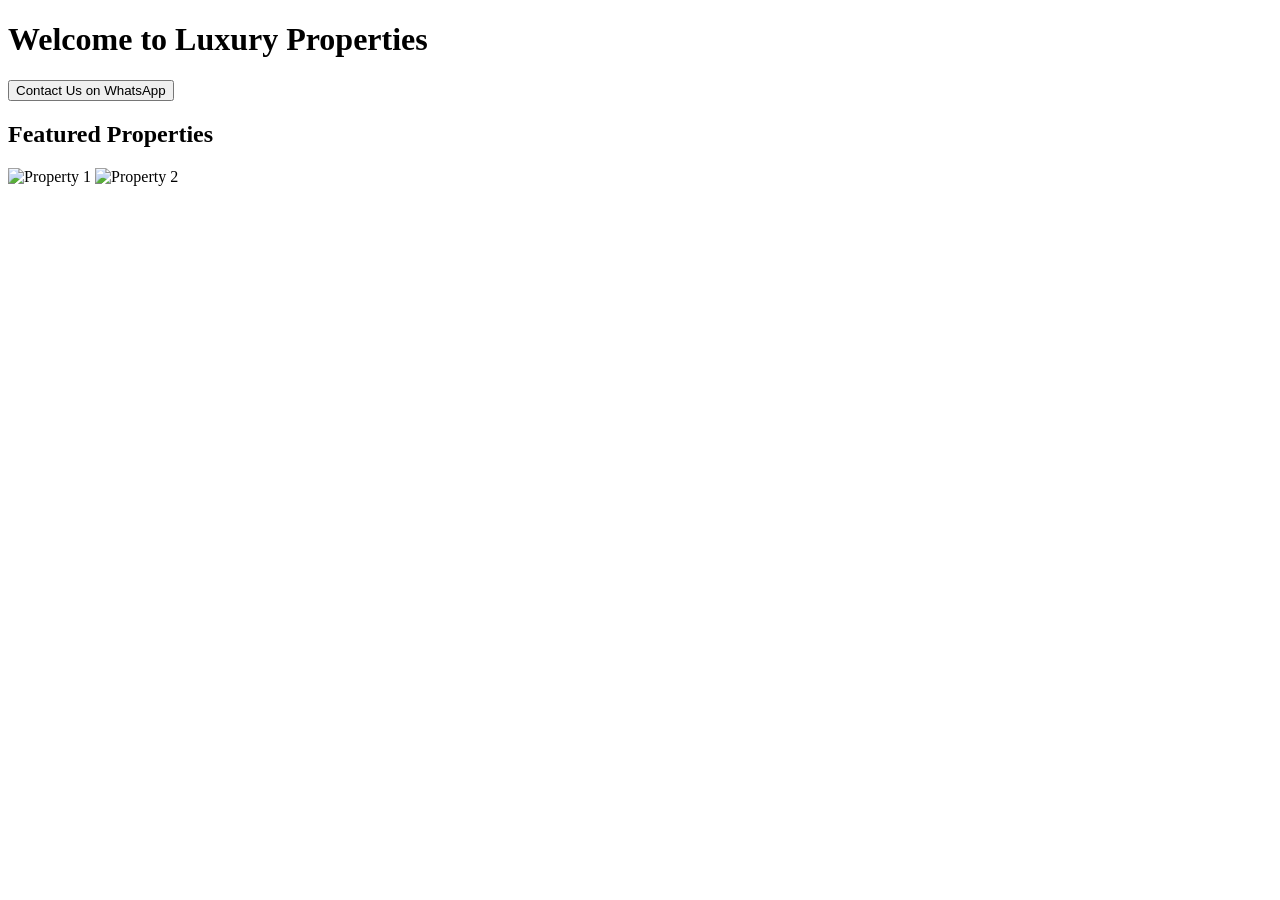
==== index.html @ 81a02a1e "Create or update index.html for luxury property website" ====
<!DOCTYPE html>
<html lang="en">
<head>
    <meta charset="UTF-8">
    <meta name="viewport" content="width=device-width, initial-scale=1.0">
    <title>Luxury Property Website</title>
    <link rel="stylesheet" href="styles.css">
</head>
<body>
    <header>
        <h1>Welcome to Luxury Properties</h1>
        <button id="whatsapp-button">Contact Us on WhatsApp</button>
    </header>
    <main>
        <section class="property-listing">
            <h2>Featured Properties</h2>
            <img src="IMAGE_URL_1" alt="Property 1">
            <img src="IMAGE_URL_2" alt="Property 2">
        </section>
    </main>
    <script src="app.js"></script>
</body>
</html>
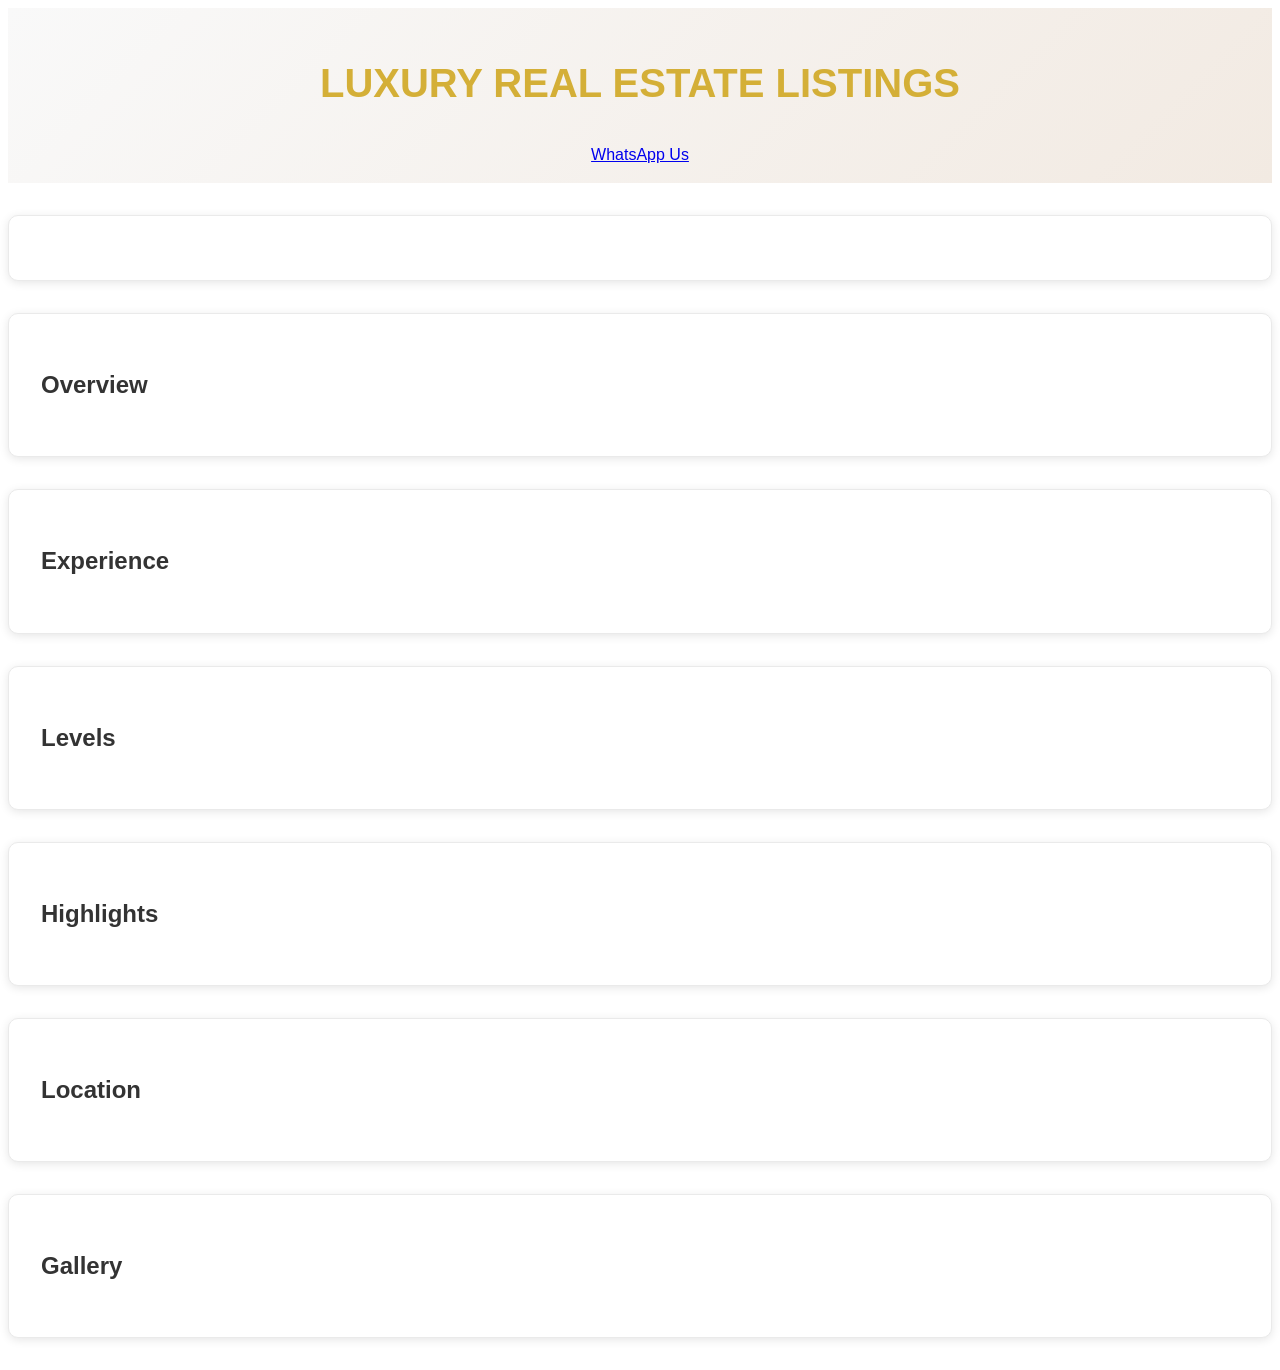
==== commit cd7e5f81: "Luxury listing site: animated champagne theme + WhatsApp + gallery" ====
--- a/index.html
+++ b/index.html
@@ -3,21 +3,43 @@
 <head>
     <meta charset="UTF-8">
     <meta name="viewport" content="width=device-width, initial-scale=1.0">
-    <title>Luxury Property Website</title>
+    <title>Luxury Listing</title>
     <link rel="stylesheet" href="styles.css">
 </head>
 <body>
     <header>
-        <h1>Welcome to Luxury Properties</h1>
-        <button id="whatsapp-button">Contact Us on WhatsApp</button>
+        <h1>Luxury Real Estate Listings</h1>
+        <a href="https://api.whatsapp.com/send?phone=6583999686&text=Hello! I am interested in your luxury property!" target="_blank">WhatsApp Us</a>
     </header>
-    <main>
-        <section class="property-listing">
-            <h2>Featured Properties</h2>
-            <img src="IMAGE_URL_1" alt="Property 1">
-            <img src="IMAGE_URL_2" alt="Property 2">
-        </section>
-    </main>
+    <section id="hero">
+        <div class="slideshow-container">
+            <!-- Slideshow content goes here -->
+        </div>
+    </section>
+    <section id="overview">
+        <h2>Overview</h2>
+        <!-- Overview content -->
+    </section>
+    <section id="experience">
+        <h2>Experience</h2>
+        <!-- Experience content -->
+    </section>
+    <section id="levels">
+        <h2>Levels</h2>
+        <!-- Levels content -->
+    </section>
+    <section id="highlights">
+        <h2>Highlights</h2>
+        <!-- Highlights content -->
+    </section>
+    <section id="location">
+        <h2>Location</h2>
+        <!-- Location content -->
+    </section>
+    <section id="gallery">
+        <h2>Gallery</h2>
+        <!-- Gallery content -->
+    </section>
     <script src="app.js"></script>
 </body>
 </html>
--- a/styles.css
+++ b/styles.css
@@ -0,0 +1,56 @@
+.container {
+    max-width: 1200px;
+    margin: 0 auto;
+    padding: 0 20px;
+}
+
+body {
+    font-family: 'Roboto', sans-serif;
+    background-color: #ffffff;
+    color: #333;
+    line-height: 1.6;
+}
+
+header {
+    background: linear-gradient(135deg, #f9f9f9, #f2eae2);
+    padding: 1rem;
+    text-align: center;
+}
+
+h1 {
+    color: #d4af37; /* champagne gold */
+    font-size: 2.5rem;
+    text-transform: uppercase;
+}
+
+section {
+    margin: 2rem 0;
+    padding: 2rem;
+    border: 1px solid #eaeaea;
+    border-radius: 10px;
+    background: #fff;
+    box-shadow: 0 2px 10px rgba(0, 0, 0, 0.1);
+    animation: fadeIn 1s ease;
+}
+
+@keyframes fadeIn {
+    from { opacity: 0; }
+    to { opacity: 1; }
+}
+
+footer {
+    text-align: center;
+    padding: 1rem;
+    background: #f9f9f9;
+}
+
+/* Responsive Layout */
+@media (max-width: 768px) {
+    h1 {
+        font-size: 2rem;
+    }
+    section {
+        margin: 1rem 0;
+        padding: 1rem;
+    }
+}
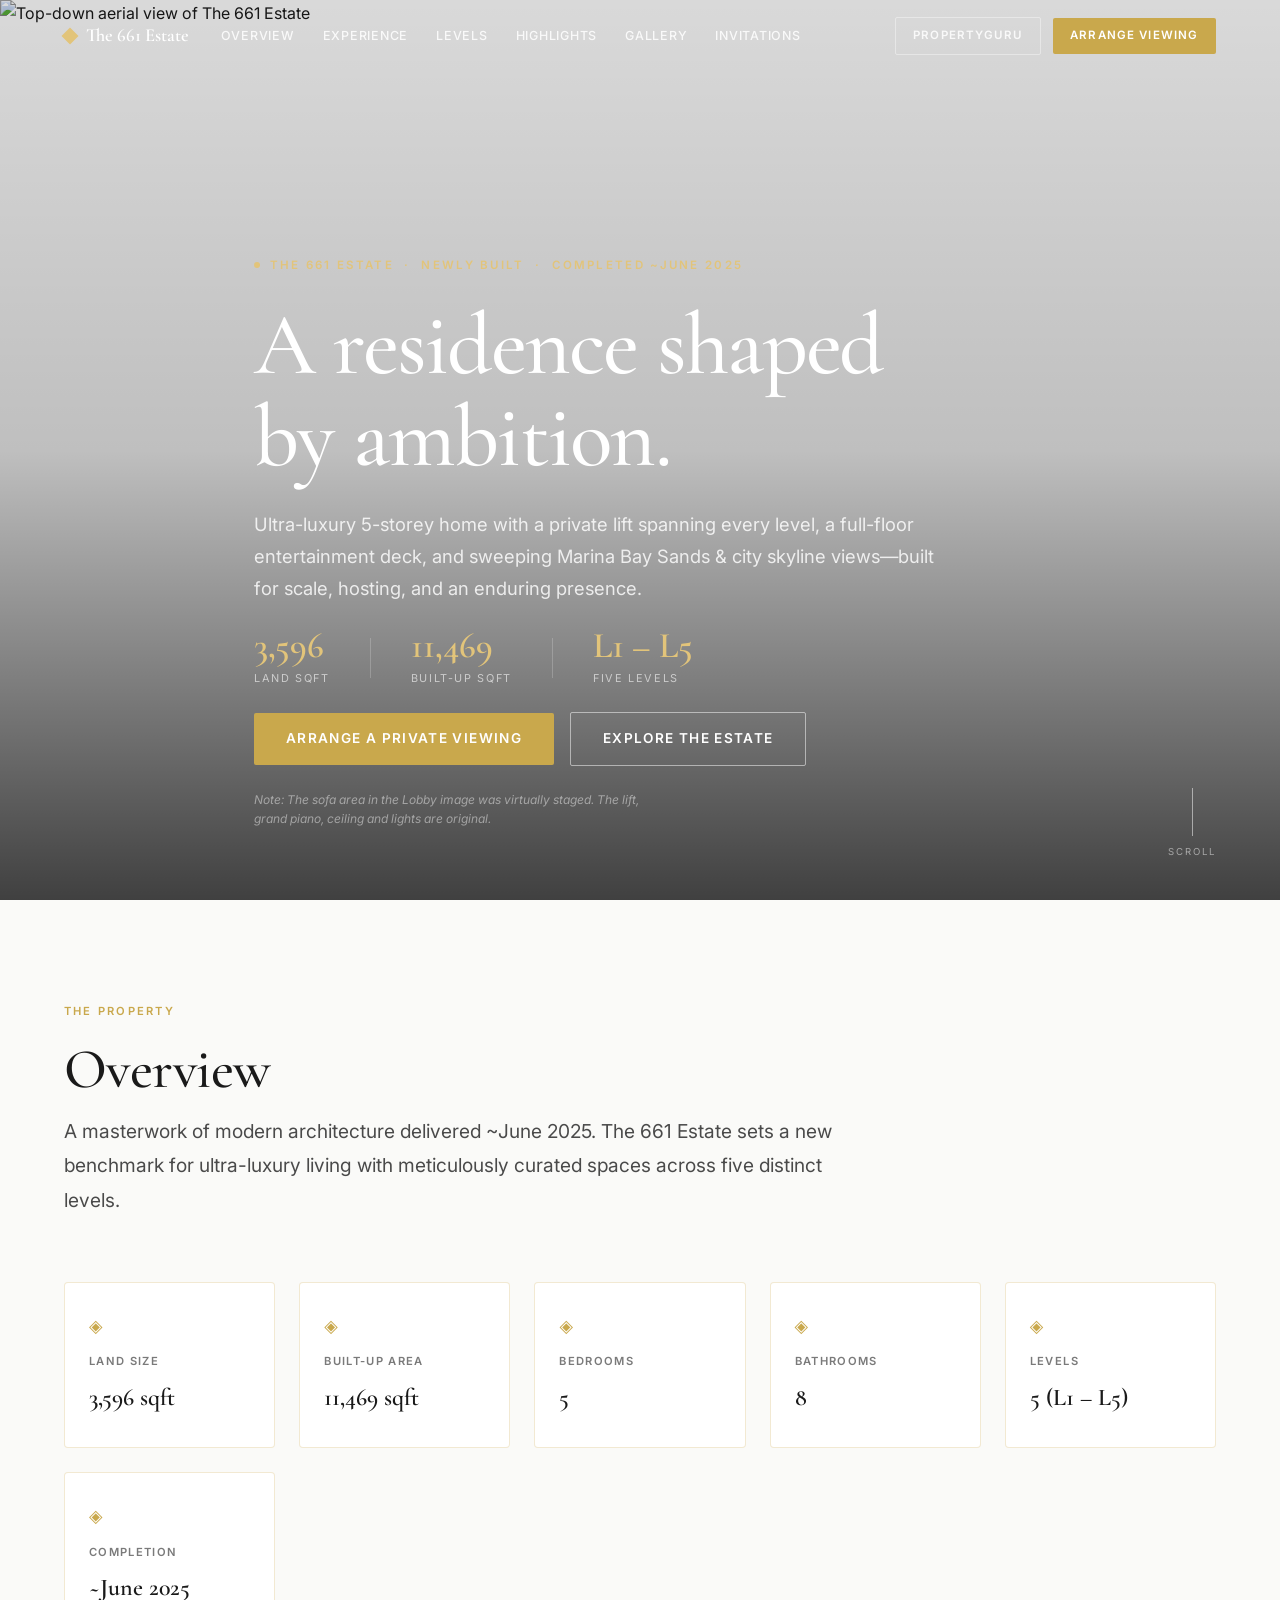
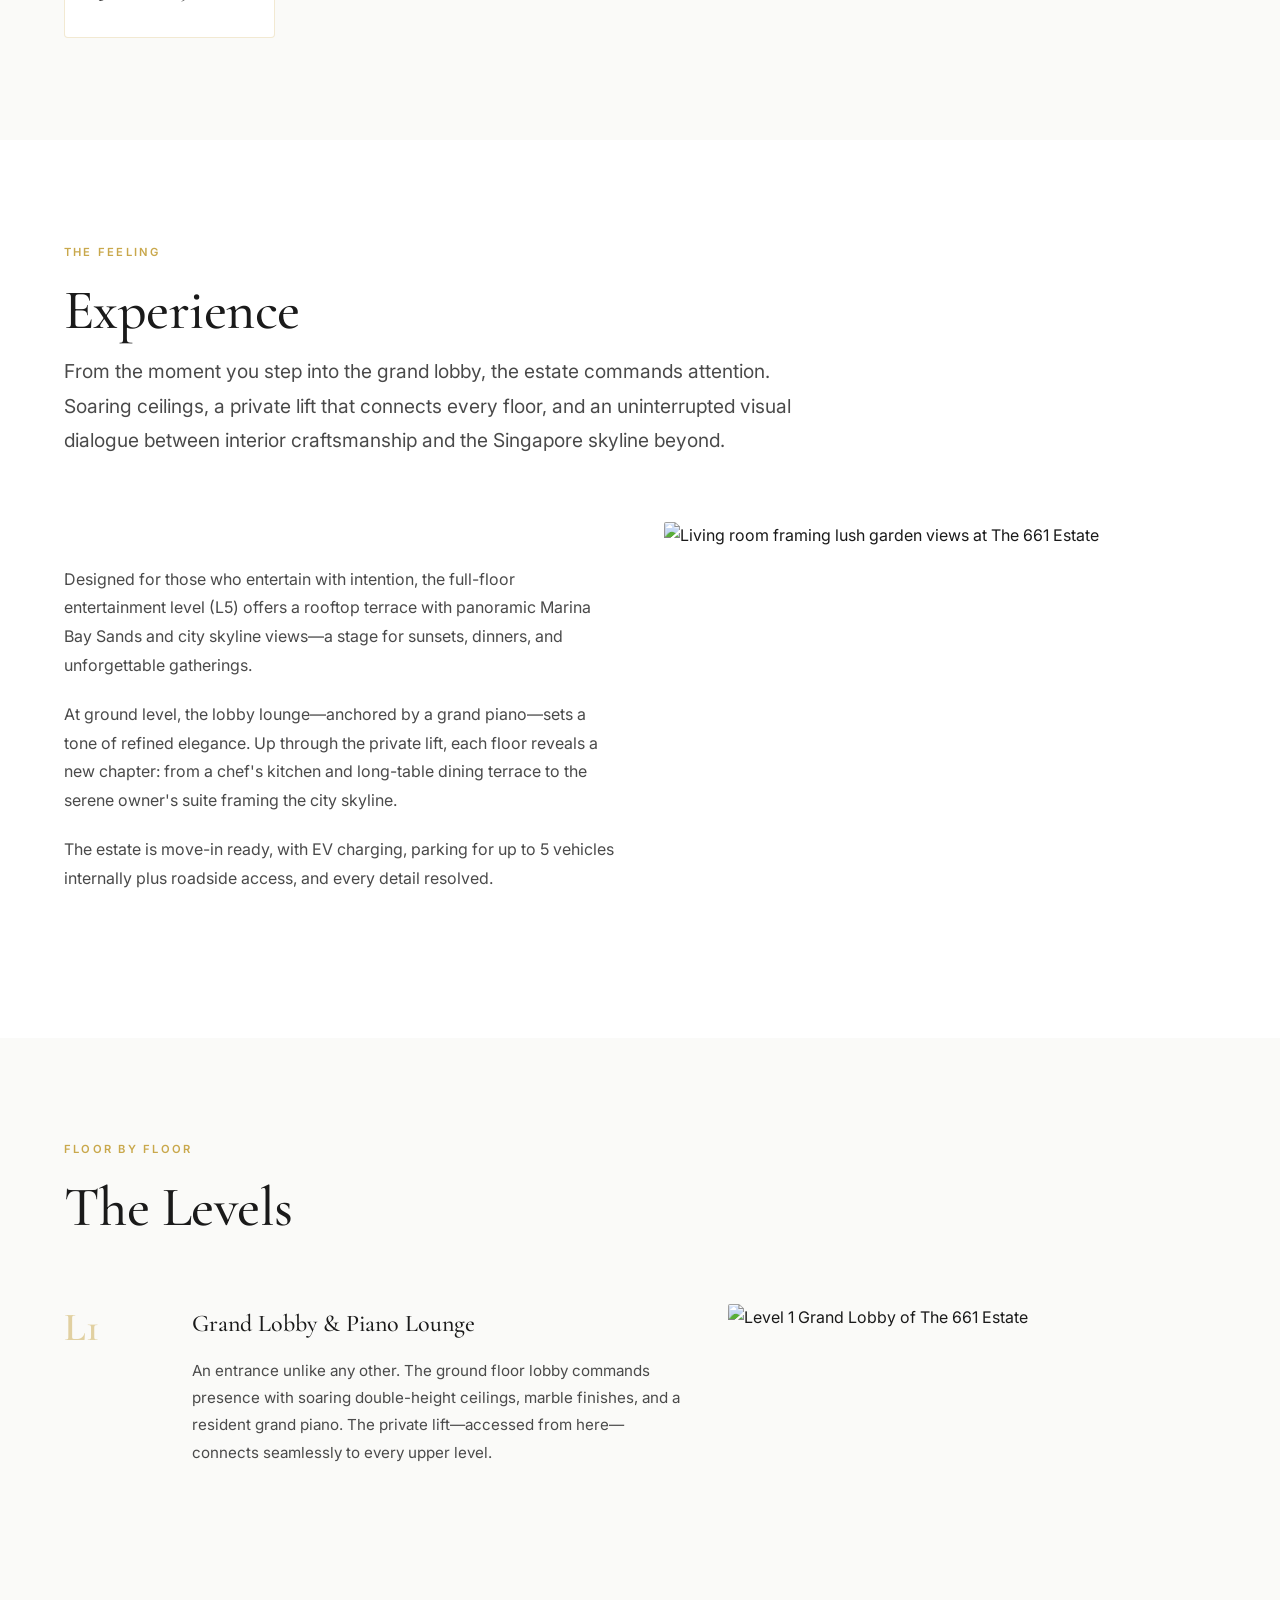
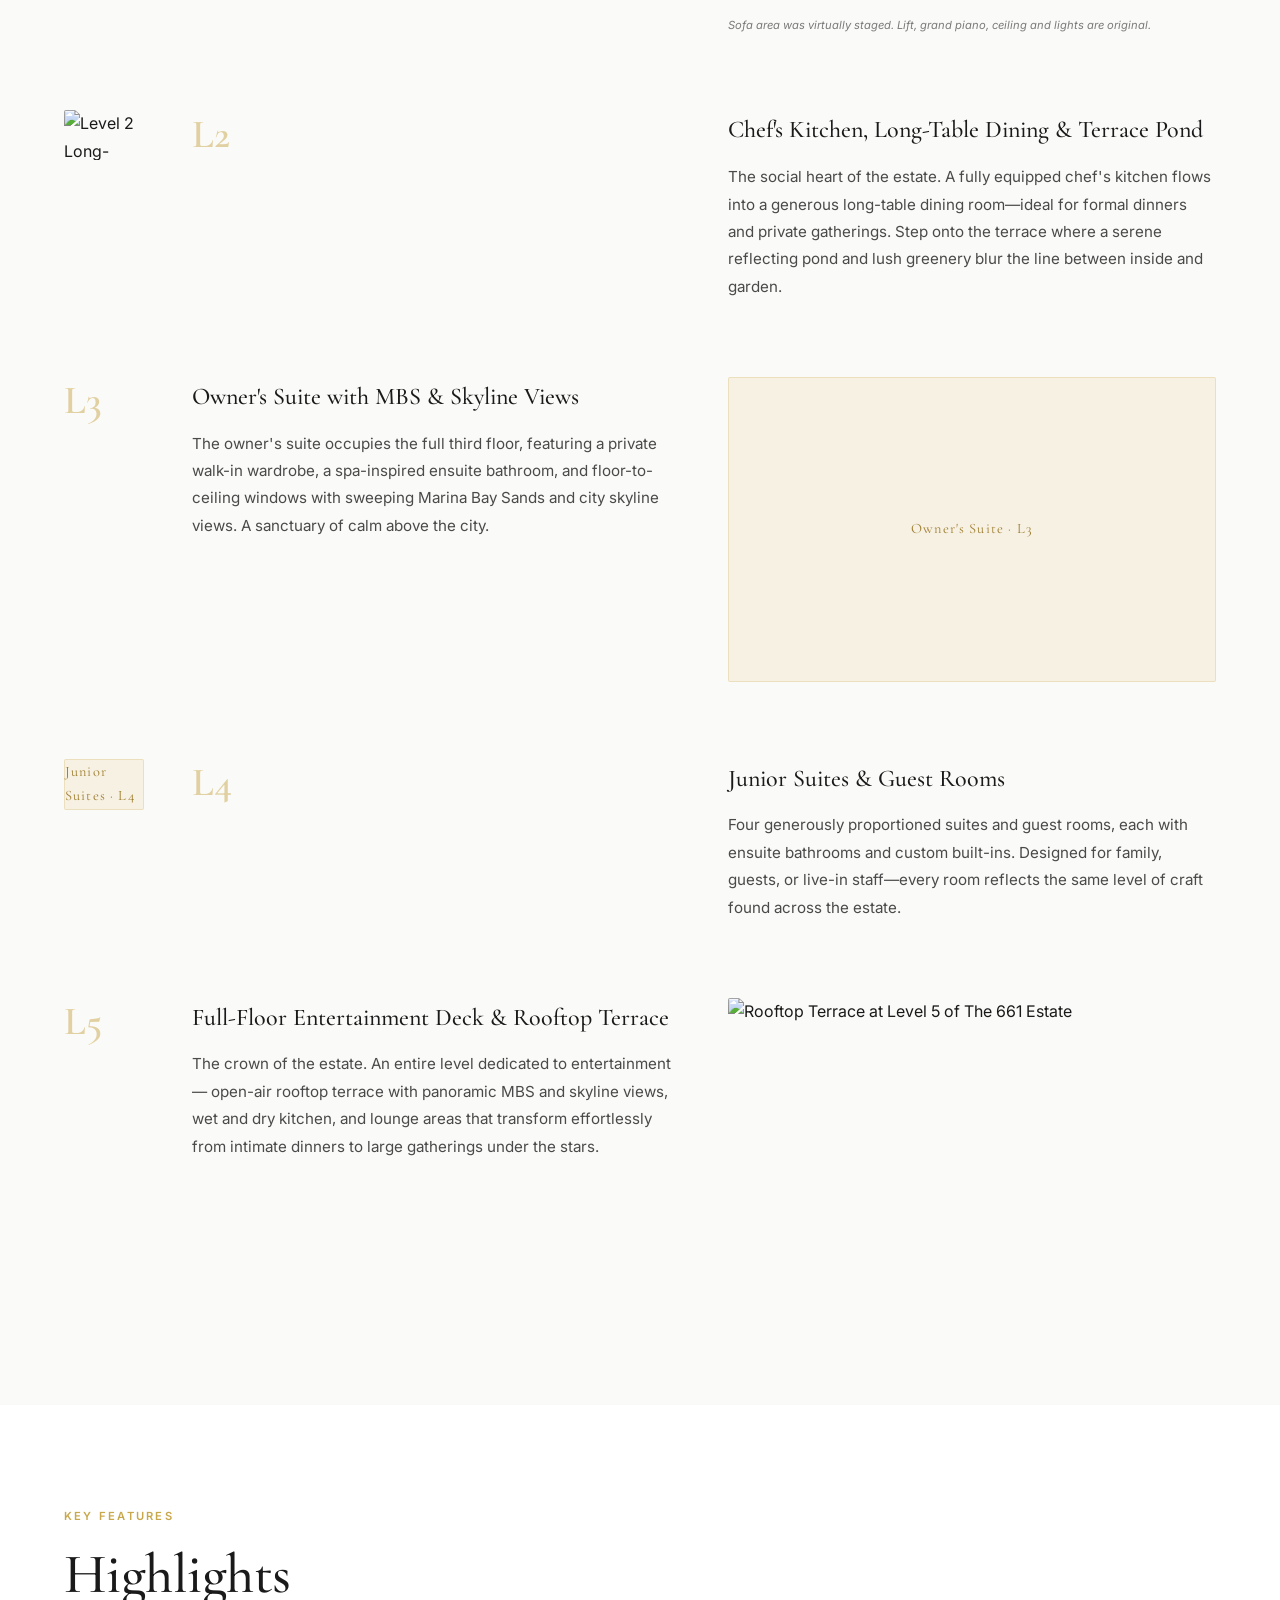
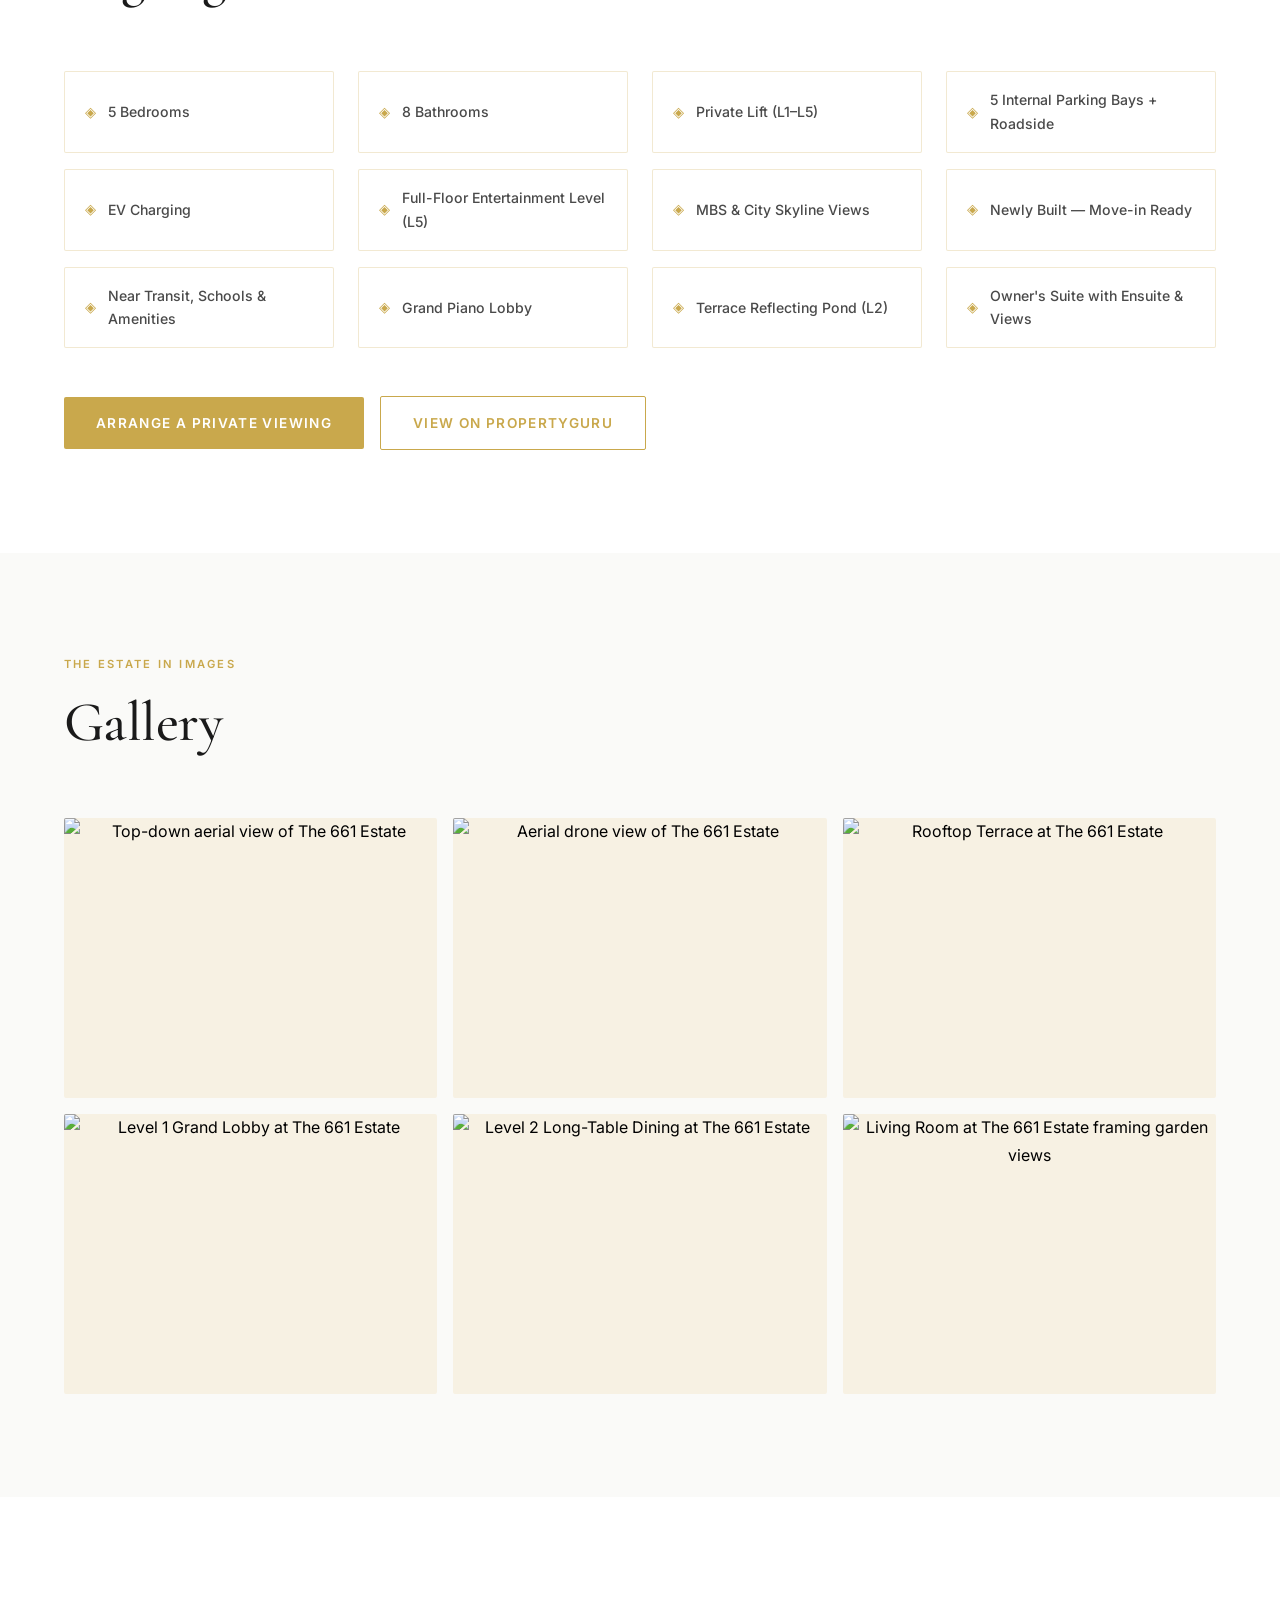
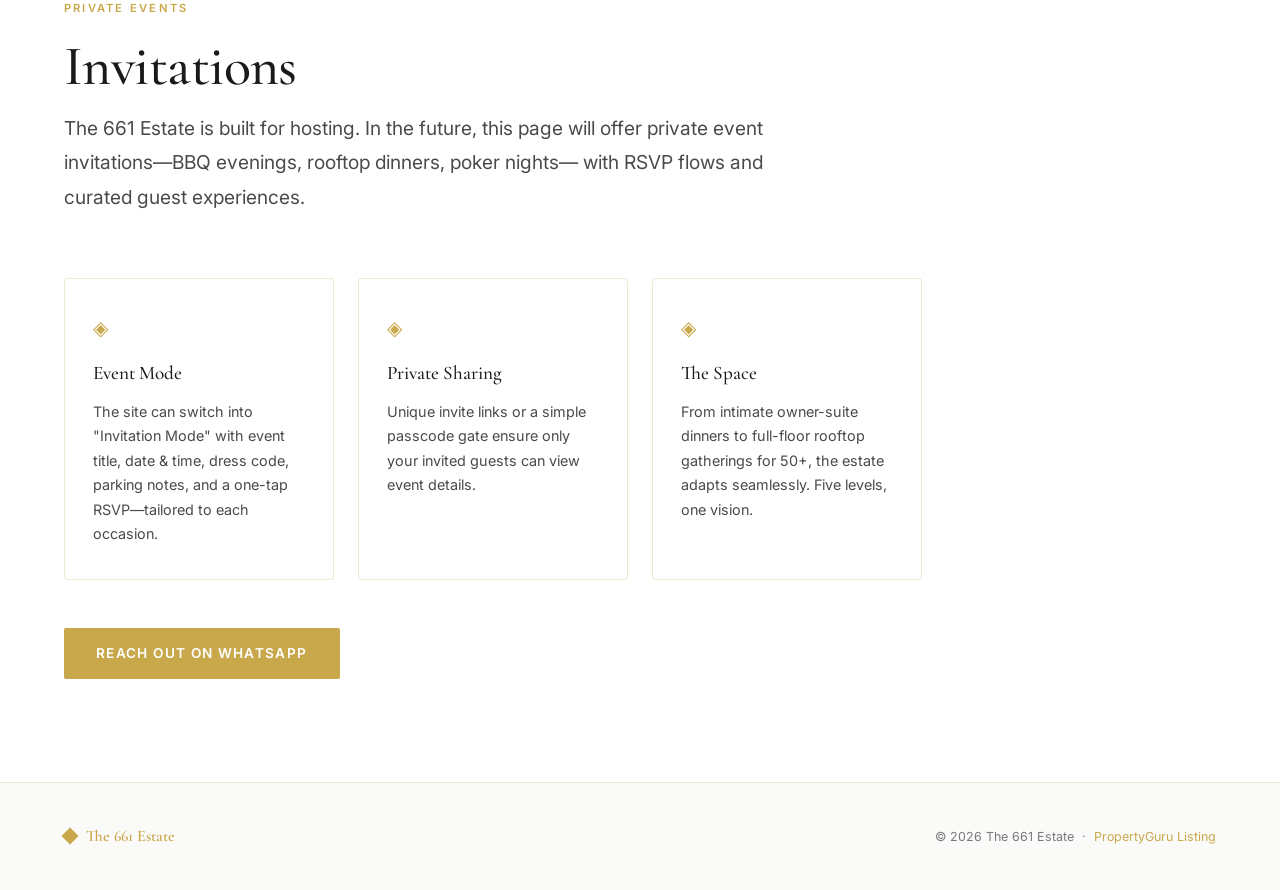
==== commit 9bb2cd09: "The 661 Estate: luxury single-property landing page with animations, gallery, WhatsApp CTA Agent-Log" ====
--- a/index.html
+++ b/index.html
@@ -1,45 +1,562 @@
-<!DOCTYPE html>
+<!doctype html>
 <html lang="en">
 <head>
-    <meta charset="UTF-8">
-    <meta name="viewport" content="width=device-width, initial-scale=1.0">
-    <title>Luxury Listing</title>
-    <link rel="stylesheet" href="styles.css">
+  <meta charset="utf-8" />
+  <meta name="viewport" content="width=device-width, initial-scale=1" />
+  <meta name="description" content="The 661 Estate — ultra-luxury newly built 5-storey home with private lift, skyline and Marina Bay Sands views, and full-floor entertainment deck. Arrange a private viewing." />
+  <title>The 661 Estate</title>
+
+  <link rel="preconnect" href="https://fonts.googleapis.com" />
+  <link rel="preconnect" href="https://fonts.gstatic.com" crossorigin />
+  <link href="https://fonts.googleapis.com/css2?family=Cormorant+Garamond:ital,wght@0,400;0,500;0,600;1,400&family=Inter:wght@300;400;500;600&display=swap" rel="stylesheet" />
+
+  <link rel="stylesheet" href="styles.css" />
 </head>
 <body>
-    <header>
-        <h1>Luxury Real Estate Listings</h1>
-        <a href="https://api.whatsapp.com/send?phone=6583999686&text=Hello! I am interested in your luxury property!" target="_blank">WhatsApp Us</a>
-    </header>
-    <section id="hero">
-        <div class="slideshow-container">
-            <!-- Slideshow content goes here -->
-        </div>
-    </section>
-    <section id="overview">
-        <h2>Overview</h2>
-        <!-- Overview content -->
-    </section>
-    <section id="experience">
-        <h2>Experience</h2>
-        <!-- Experience content -->
-    </section>
-    <section id="levels">
-        <h2>Levels</h2>
-        <!-- Levels content -->
-    </section>
-    <section id="highlights">
-        <h2>Highlights</h2>
-        <!-- Highlights content -->
-    </section>
-    <section id="location">
-        <h2>Location</h2>
-        <!-- Location content -->
-    </section>
-    <section id="gallery">
-        <h2>Gallery</h2>
-        <!-- Gallery content -->
-    </section>
-    <script src="app.js"></script>
+
+  <!-- ── NAV ── -->
+  <header class="nav" id="nav">
+    <div class="nav__inner container">
+      <a class="brand" href="#top" aria-label="The 661 Estate — go to top">
+        <span class="brand__diamond" aria-hidden="true"></span>
+        <span class="brand__text">The 661 Estate</span>
+      </a>
+
+      <nav class="nav__links" aria-label="Primary navigation">
+        <a href="#overview">Overview</a>
+        <a href="#experience">Experience</a>
+        <a href="#levels">Levels</a>
+        <a href="#highlights">Highlights</a>
+        <a href="#gallery">Gallery</a>
+        <a href="#invitations">Invitations</a>
+      </nav>
+
+      <div class="nav__actions">
+        <a class="btn btn--ghost btn--sm"
+           href="https://www.propertyguru.com.sg/listing/for-sale-ultra-luxury-5-storey-home-lift-mbs-views-entertainment-5-parking-500082466"
+           target="_blank" rel="noopener noreferrer">
+          PropertyGuru
+        </a>
+        <a class="btn btn--gold btn--sm wa-btn" href="#" target="_blank" rel="noopener noreferrer" id="waNav">
+          Arrange Viewing
+        </a>
+      </div>
+
+      <button class="nav__burger" id="navBurger" aria-label="Open menu" aria-expanded="false">
+        <span></span><span></span><span></span>
+      </button>
+    </div>
+
+    <!-- Mobile drawer -->
+    <div class="nav__drawer" id="navDrawer" aria-hidden="true">
+      <nav aria-label="Mobile navigation">
+        <a href="#overview">Overview</a>
+        <a href="#experience">Experience</a>
+        <a href="#levels">Levels</a>
+        <a href="#highlights">Highlights</a>
+        <a href="#gallery">Gallery</a>
+        <a href="#invitations">Invitations</a>
+      </nav>
+      <div class="nav__drawer-ctas">
+        <a class="btn btn--ghost"
+           href="https://www.propertyguru.com.sg/listing/for-sale-ultra-luxury-5-storey-home-lift-mbs-views-entertainment-5-parking-500082466"
+           target="_blank" rel="noopener noreferrer">
+          PropertyGuru Listing
+        </a>
+        <a class="btn btn--gold wa-btn" href="#" target="_blank" rel="noopener noreferrer" id="waDrawer">
+          Arrange a Private Viewing
+        </a>
+      </div>
+    </div>
+  </header>
+
+  <main id="top">
+
+    <!-- ── HERO ── -->
+    <section class="hero" aria-label="Hero — The 661 Estate">
+      <div class="hero__slides" id="heroSlides" aria-hidden="true">
+        <figure class="hero__slide is-active">
+          <img src="https://sg1-cdn.pgimgs.com/listing/500082466/UPHO.159005228.V800/Ultra-Luxury-5-Storey-Home-lift-Mbs-Views-Entertainment-5-Parking-Eunos-Geylang-Paya-Lebar-Singapore.jpg"
+               alt="Top-down aerial view of The 661 Estate" loading="eager" decoding="async" />
+        </figure>
+        <figure class="hero__slide">
+          <img src="https://sg1-cdn.pgimgs.com/listing/500082466/UPHO.159156721.V800/Ultra-Luxury-5-Storey-Home-lift-Mbs-Views-Entertainment-5-Parking-Eunos-Geylang-Paya-Lebar-Singapore.jpg"
+               alt="Aerial drone view of The 661 Estate" loading="eager" decoding="async" />
+        </figure>
+        <figure class="hero__slide">
+          <img src="https://sg1-cdn.pgimgs.com/listing/500082466/UPHO.159005248.V800/Ultra-Luxury-5-Storey-Home-lift-Mbs-Views-Entertainment-5-Parking-Eunos-Geylang-Paya-Lebar-Singapore.jpg"
+               alt="Rooftop terrace balcony at The 661 Estate" loading="eager" decoding="async" />
+        </figure>
+      </div>
+      <div class="hero__scrim" aria-hidden="true"></div>
+
+      <div class="hero__content container">
+        <p class="kicker reveal" data-reveal>
+          <span class="kicker__dot" aria-hidden="true"></span>
+          The 661 Estate &nbsp;·&nbsp; Newly Built &nbsp;·&nbsp; Completed ~June 2025
+        </p>
+
+        <h1 class="hero__title reveal" data-reveal>
+          A residence shaped<br>by ambition.
+        </h1>
+
+        <p class="hero__sub reveal" data-reveal>
+          Ultra-luxury 5-storey home with a private lift spanning every level,
+          a full-floor entertainment deck, and sweeping Marina Bay Sands &amp;
+          city skyline views—built for scale, hosting, and an enduring presence.
+        </p>
+
+        <div class="hero__stats reveal" data-reveal>
+          <div class="stat">
+            <div class="stat__value">3,596</div>
+            <div class="stat__label">Land sqft</div>
+          </div>
+          <div class="stat__divider" aria-hidden="true"></div>
+          <div class="stat">
+            <div class="stat__value">11,469</div>
+            <div class="stat__label">Built-up sqft</div>
+          </div>
+          <div class="stat__divider" aria-hidden="true"></div>
+          <div class="stat">
+            <div class="stat__value">L1 – L5</div>
+            <div class="stat__label">Five levels</div>
+          </div>
+        </div>
+
+        <div class="hero__actions reveal" data-reveal>
+          <a class="btn btn--gold btn--lg wa-btn" href="#" target="_blank" rel="noopener noreferrer" id="waHero">
+            Arrange a Private Viewing
+          </a>
+          <a class="btn btn--outline btn--lg" href="#overview">
+            Explore the Estate
+          </a>
+        </div>
+
+        <p class="hero__note reveal" data-reveal>
+          <em>Note: The sofa area in the Lobby image was virtually staged. The lift, grand piano, ceiling and lights are original.</em>
+        </p>
+      </div>
+
+      <button class="scroll-hint" type="button" data-scroll-to="#overview" aria-label="Scroll to overview">
+        <span class="scroll-hint__bar" aria-hidden="true"></span>
+        <span class="scroll-hint__label">Scroll</span>
+      </button>
+    </section>
+
+    <!-- ── OVERVIEW ── -->
+    <section id="overview" class="section section--light">
+      <div class="container">
+        <div class="section__head">
+          <p class="eyebrow reveal" data-reveal>The Property</p>
+          <h2 class="h2 reveal" data-reveal>Overview</h2>
+          <p class="lead reveal" data-reveal>
+            A masterwork of modern architecture delivered ~June 2025.
+            The 661 Estate sets a new benchmark for ultra-luxury living
+            with meticulously curated spaces across five distinct levels.
+          </p>
+        </div>
+
+        <div class="overview__grid">
+          <article class="overview__card reveal" data-reveal>
+            <div class="overview__icon" aria-hidden="true">◈</div>
+            <h3>Land Size</h3>
+            <p class="overview__value">3,596 sqft</p>
+          </article>
+          <article class="overview__card reveal" data-reveal>
+            <div class="overview__icon" aria-hidden="true">◈</div>
+            <h3>Built-up Area</h3>
+            <p class="overview__value">11,469 sqft</p>
+          </article>
+          <article class="overview__card reveal" data-reveal>
+            <div class="overview__icon" aria-hidden="true">◈</div>
+            <h3>Bedrooms</h3>
+            <p class="overview__value">5</p>
+          </article>
+          <article class="overview__card reveal" data-reveal>
+            <div class="overview__icon" aria-hidden="true">◈</div>
+            <h3>Bathrooms</h3>
+            <p class="overview__value">8</p>
+          </article>
+          <article class="overview__card reveal" data-reveal>
+            <div class="overview__icon" aria-hidden="true">◈</div>
+            <h3>Levels</h3>
+            <p class="overview__value">5 (L1 – L5)</p>
+          </article>
+          <article class="overview__card reveal" data-reveal>
+            <div class="overview__icon" aria-hidden="true">◈</div>
+            <h3>Completion</h3>
+            <p class="overview__value">~June 2025</p>
+          </article>
+        </div>
+      </div>
+    </section>
+
+    <!-- ── EXPERIENCE ── -->
+    <section id="experience" class="section">
+      <div class="container">
+        <div class="section__head">
+          <p class="eyebrow reveal" data-reveal>The Feeling</p>
+          <h2 class="h2 reveal" data-reveal>Experience</h2>
+          <p class="lead reveal" data-reveal>
+            From the moment you step into the grand lobby, the estate commands attention.
+            Soaring ceilings, a private lift that connects every floor,
+            and an uninterrupted visual dialogue between interior craftsmanship
+            and the Singapore skyline beyond.
+          </p>
+        </div>
+
+        <div class="experience__grid">
+          <div class="experience__copy reveal" data-reveal>
+            <p>
+              Designed for those who entertain with intention, the full-floor
+              entertainment level (L5) offers a rooftop terrace with panoramic
+              Marina Bay Sands and city skyline views—a stage for sunsets, dinners,
+              and unforgettable gatherings.
+            </p>
+            <p>
+              At ground level, the lobby lounge—anchored by a grand piano—sets a tone
+              of refined elegance. Up through the private lift, each floor reveals
+              a new chapter: from a chef's kitchen and long-table dining terrace
+              to the serene owner's suite framing the city skyline.
+            </p>
+            <p>
+              The estate is move-in ready, with EV charging, parking for up to
+              5 vehicles internally plus roadside access, and every detail resolved.
+            </p>
+          </div>
+          <div class="experience__image reveal" data-reveal>
+            <img src="https://sg1-cdn.pgimgs.com/listing/500082466/UPHO.159005229.V800/Ultra-Luxury-5-Storey-Home-lift-Mbs-Views-Entertainment-5-Parking-Eunos-Geylang-Paya-Lebar-Singapore.jpg"
+                 alt="Living room framing lush garden views at The 661 Estate"
+                 loading="lazy" decoding="async" />
+          </div>
+        </div>
+      </div>
+    </section>
+
+    <!-- ── LEVELS ── -->
+    <section id="levels" class="section section--light">
+      <div class="container">
+        <div class="section__head">
+          <p class="eyebrow reveal" data-reveal>Floor by Floor</p>
+          <h2 class="h2 reveal" data-reveal>The Levels</h2>
+        </div>
+
+        <div class="levels__list">
+
+          <div class="level reveal" data-reveal>
+            <div class="level__label">L1</div>
+            <div class="level__body">
+              <h3 class="level__title">Grand Lobby &amp; Piano Lounge</h3>
+              <p class="level__desc">
+                An entrance unlike any other. The ground floor lobby commands presence
+                with soaring double-height ceilings, marble finishes, and a resident
+                grand piano. The private lift—accessed from here—connects seamlessly
+                to every upper level.
+              </p>
+            </div>
+            <div class="level__image">
+              <img src="https://sg1-cdn.pgimgs.com/listing/500082466/UPHO.159005233.V800/Ultra-Luxury-5-Storey-Home-lift-Mbs-Views-Entertainment-5-Parking-Eunos-Geylang-Paya-Lebar-Singapore.jpg"
+                   alt="Level 1 Grand Lobby of The 661 Estate" loading="lazy" decoding="async" />
+              <p class="level__image-note">
+                <em>Sofa area was virtually staged. Lift, grand piano, ceiling and lights are original.</em>
+              </p>
+            </div>
+          </div>
+
+          <div class="level level--reverse reveal" data-reveal>
+            <div class="level__label">L2</div>
+            <div class="level__body">
+              <h3 class="level__title">Chef's Kitchen, Long-Table Dining &amp; Terrace Pond</h3>
+              <p class="level__desc">
+                The social heart of the estate. A fully equipped chef's kitchen flows into
+                a generous long-table dining room—ideal for formal dinners and private gatherings.
+                Step onto the terrace where a serene reflecting pond and lush greenery
+                blur the line between inside and garden.
+              </p>
+            </div>
+            <div class="level__image">
+              <img src="https://sg1-cdn.pgimgs.com/listing/500082466/UPHO.159005243.V800/Ultra-Luxury-5-Storey-Home-lift-Mbs-Views-Entertainment-5-Parking-Eunos-Geylang-Paya-Lebar-Singapore.jpg"
+                   alt="Level 2 Long-Table Dining Room at The 661 Estate" loading="lazy" decoding="async" />
+            </div>
+          </div>
+
+          <div class="level reveal" data-reveal>
+            <div class="level__label">L3</div>
+            <div class="level__body">
+              <h3 class="level__title">Owner's Suite with MBS &amp; Skyline Views</h3>
+              <p class="level__desc">
+                The owner's suite occupies the full third floor, featuring a private
+                walk-in wardrobe, a spa-inspired ensuite bathroom, and floor-to-ceiling
+                windows with sweeping Marina Bay Sands and city skyline views.
+                A sanctuary of calm above the city.
+              </p>
+            </div>
+            <div class="level__image level__image--placeholder">
+              <div class="level__image-text">Owner's Suite · L3</div>
+            </div>
+          </div>
+
+          <div class="level level--reverse reveal" data-reveal>
+            <div class="level__label">L4</div>
+            <div class="level__body">
+              <h3 class="level__title">Junior Suites &amp; Guest Rooms</h3>
+              <p class="level__desc">
+                Four generously proportioned suites and guest rooms, each with ensuite
+                bathrooms and custom built-ins. Designed for family, guests, or live-in
+                staff—every room reflects the same level of craft found across the estate.
+              </p>
+            </div>
+            <div class="level__image level__image--placeholder">
+              <div class="level__image-text">Junior Suites · L4</div>
+            </div>
+          </div>
+
+          <div class="level reveal" data-reveal>
+            <div class="level__label">L5</div>
+            <div class="level__body">
+              <h3 class="level__title">Full-Floor Entertainment Deck &amp; Rooftop Terrace</h3>
+              <p class="level__desc">
+                The crown of the estate. An entire level dedicated to entertainment—
+                open-air rooftop terrace with panoramic MBS and skyline views,
+                wet and dry kitchen, and lounge areas that transform effortlessly
+                from intimate dinners to large gatherings under the stars.
+              </p>
+            </div>
+            <div class="level__image">
+              <img src="https://sg1-cdn.pgimgs.com/listing/500082466/UPHO.159005248.V800/Ultra-Luxury-5-Storey-Home-lift-Mbs-Views-Entertainment-5-Parking-Eunos-Geylang-Paya-Lebar-Singapore.jpg"
+                   alt="Rooftop Terrace at Level 5 of The 661 Estate" loading="lazy" decoding="async" />
+            </div>
+          </div>
+
+        </div>
+      </div>
+    </section>
+
+    <!-- ── HIGHLIGHTS ── -->
+    <section id="highlights" class="section">
+      <div class="container">
+        <div class="section__head">
+          <p class="eyebrow reveal" data-reveal>Key Features</p>
+          <h2 class="h2 reveal" data-reveal>Highlights</h2>
+        </div>
+
+        <ul class="highlights__grid">
+          <li class="highlight reveal" data-reveal>
+            <span class="highlight__icon" aria-hidden="true">◈</span>
+            <span class="highlight__text">5 Bedrooms</span>
+          </li>
+          <li class="highlight reveal" data-reveal>
+            <span class="highlight__icon" aria-hidden="true">◈</span>
+            <span class="highlight__text">8 Bathrooms</span>
+          </li>
+          <li class="highlight reveal" data-reveal>
+            <span class="highlight__icon" aria-hidden="true">◈</span>
+            <span class="highlight__text">Private Lift (L1–L5)</span>
+          </li>
+          <li class="highlight reveal" data-reveal>
+            <span class="highlight__icon" aria-hidden="true">◈</span>
+            <span class="highlight__text">5 Internal Parking Bays + Roadside</span>
+          </li>
+          <li class="highlight reveal" data-reveal>
+            <span class="highlight__icon" aria-hidden="true">◈</span>
+            <span class="highlight__text">EV Charging</span>
+          </li>
+          <li class="highlight reveal" data-reveal>
+            <span class="highlight__icon" aria-hidden="true">◈</span>
+            <span class="highlight__text">Full-Floor Entertainment Level (L5)</span>
+          </li>
+          <li class="highlight reveal" data-reveal>
+            <span class="highlight__icon" aria-hidden="true">◈</span>
+            <span class="highlight__text">MBS &amp; City Skyline Views</span>
+          </li>
+          <li class="highlight reveal" data-reveal>
+            <span class="highlight__icon" aria-hidden="true">◈</span>
+            <span class="highlight__text">Newly Built — Move-in Ready</span>
+          </li>
+          <li class="highlight reveal" data-reveal>
+            <span class="highlight__icon" aria-hidden="true">◈</span>
+            <span class="highlight__text">Near Transit, Schools &amp; Amenities</span>
+          </li>
+          <li class="highlight reveal" data-reveal>
+            <span class="highlight__icon" aria-hidden="true">◈</span>
+            <span class="highlight__text">Grand Piano Lobby</span>
+          </li>
+          <li class="highlight reveal" data-reveal>
+            <span class="highlight__icon" aria-hidden="true">◈</span>
+            <span class="highlight__text">Terrace Reflecting Pond (L2)</span>
+          </li>
+          <li class="highlight reveal" data-reveal>
+            <span class="highlight__icon" aria-hidden="true">◈</span>
+            <span class="highlight__text">Owner's Suite with Ensuite &amp; Views</span>
+          </li>
+        </ul>
+
+        <div class="highlights__cta reveal" data-reveal>
+          <a class="btn btn--gold btn--lg wa-btn" href="#" target="_blank" rel="noopener noreferrer" id="waHighlights">
+            Arrange a Private Viewing
+          </a>
+          <a class="btn btn--ghost btn--lg"
+             href="https://www.propertyguru.com.sg/listing/for-sale-ultra-luxury-5-storey-home-lift-mbs-views-entertainment-5-parking-500082466"
+             target="_blank" rel="noopener noreferrer">
+            View on PropertyGuru
+          </a>
+        </div>
+      </div>
+    </section>
+
+    <!-- ── GALLERY ── -->
+    <section id="gallery" class="section section--light">
+      <div class="container">
+        <div class="section__head">
+          <p class="eyebrow reveal" data-reveal>The Estate in Images</p>
+          <h2 class="h2 reveal" data-reveal>Gallery</h2>
+        </div>
+
+        <div class="gallery__grid">
+          <button class="gallery__item reveal" data-reveal
+                  data-src="https://sg1-cdn.pgimgs.com/listing/500082466/UPHO.159005228.V800/Ultra-Luxury-5-Storey-Home-lift-Mbs-Views-Entertainment-5-Parking-Eunos-Geylang-Paya-Lebar-Singapore.jpg"
+                  data-caption="Top-down aerial view of The 661 Estate"
+                  aria-label="Open image: Top-down aerial view">
+            <img src="https://sg1-cdn.pgimgs.com/listing/500082466/UPHO.159005228.V800/Ultra-Luxury-5-Storey-Home-lift-Mbs-Views-Entertainment-5-Parking-Eunos-Geylang-Paya-Lebar-Singapore.jpg"
+                 alt="Top-down aerial view of The 661 Estate" loading="lazy" decoding="async" />
+            <span class="gallery__overlay" aria-hidden="true">
+              <span class="gallery__zoom">&#x2315;</span>
+            </span>
+          </button>
+
+          <button class="gallery__item reveal" data-reveal
+                  data-src="https://sg1-cdn.pgimgs.com/listing/500082466/UPHO.159156721.V800/Ultra-Luxury-5-Storey-Home-lift-Mbs-Views-Entertainment-5-Parking-Eunos-Geylang-Paya-Lebar-Singapore.jpg"
+                  data-caption="Aerial drone view of The 661 Estate"
+                  aria-label="Open image: Aerial drone view">
+            <img src="https://sg1-cdn.pgimgs.com/listing/500082466/UPHO.159156721.V800/Ultra-Luxury-5-Storey-Home-lift-Mbs-Views-Entertainment-5-Parking-Eunos-Geylang-Paya-Lebar-Singapore.jpg"
+                 alt="Aerial drone view of The 661 Estate" loading="lazy" decoding="async" />
+            <span class="gallery__overlay" aria-hidden="true">
+              <span class="gallery__zoom">&#x2315;</span>
+            </span>
+          </button>
+
+          <button class="gallery__item reveal" data-reveal
+                  data-src="https://sg1-cdn.pgimgs.com/listing/500082466/UPHO.159005248.V800/Ultra-Luxury-5-Storey-Home-lift-Mbs-Views-Entertainment-5-Parking-Eunos-Geylang-Paya-Lebar-Singapore.jpg"
+                  data-caption="Rooftop Terrace &amp; Balcony — Level 5"
+                  aria-label="Open image: Rooftop Terrace">
+            <img src="https://sg1-cdn.pgimgs.com/listing/500082466/UPHO.159005248.V800/Ultra-Luxury-5-Storey-Home-lift-Mbs-Views-Entertainment-5-Parking-Eunos-Geylang-Paya-Lebar-Singapore.jpg"
+                 alt="Rooftop Terrace at The 661 Estate" loading="lazy" decoding="async" />
+            <span class="gallery__overlay" aria-hidden="true">
+              <span class="gallery__zoom">&#x2315;</span>
+            </span>
+          </button>
+
+          <button class="gallery__item reveal" data-reveal
+                  data-src="https://sg1-cdn.pgimgs.com/listing/500082466/UPHO.159005233.V800/Ultra-Luxury-5-Storey-Home-lift-Mbs-Views-Entertainment-5-Parking-Eunos-Geylang-Paya-Lebar-Singapore.jpg"
+                  data-caption="Level 1 — Grand Lobby &amp; Piano Lounge"
+                  aria-label="Open image: Level 1 Lobby">
+            <img src="https://sg1-cdn.pgimgs.com/listing/500082466/UPHO.159005233.V800/Ultra-Luxury-5-Storey-Home-lift-Mbs-Views-Entertainment-5-Parking-Eunos-Geylang-Paya-Lebar-Singapore.jpg"
+                 alt="Level 1 Grand Lobby at The 661 Estate" loading="lazy" decoding="async" />
+            <span class="gallery__overlay" aria-hidden="true">
+              <span class="gallery__zoom">&#x2315;</span>
+            </span>
+          </button>
+
+          <button class="gallery__item reveal" data-reveal
+                  data-src="https://sg1-cdn.pgimgs.com/listing/500082466/UPHO.159005243.V800/Ultra-Luxury-5-Storey-Home-lift-Mbs-Views-Entertainment-5-Parking-Eunos-Geylang-Paya-Lebar-Singapore.jpg"
+                  data-caption="Level 2 — Long-Table Dining Room"
+                  aria-label="Open image: Level 2 Dining">
+            <img src="https://sg1-cdn.pgimgs.com/listing/500082466/UPHO.159005243.V800/Ultra-Luxury-5-Storey-Home-lift-Mbs-Views-Entertainment-5-Parking-Eunos-Geylang-Paya-Lebar-Singapore.jpg"
+                 alt="Level 2 Long-Table Dining at The 661 Estate" loading="lazy" decoding="async" />
+            <span class="gallery__overlay" aria-hidden="true">
+              <span class="gallery__zoom">&#x2315;</span>
+            </span>
+          </button>
+
+          <button class="gallery__item reveal" data-reveal
+                  data-src="https://sg1-cdn.pgimgs.com/listing/500082466/UPHO.159005229.V800/Ultra-Luxury-5-Storey-Home-lift-Mbs-Views-Entertainment-5-Parking-Eunos-Geylang-Paya-Lebar-Singapore.jpg"
+                  data-caption="Living Room framing lush garden views"
+                  aria-label="Open image: Living Room">
+            <img src="https://sg1-cdn.pgimgs.com/listing/500082466/UPHO.159005229.V800/Ultra-Luxury-5-Storey-Home-lift-Mbs-Views-Entertainment-5-Parking-Eunos-Geylang-Paya-Lebar-Singapore.jpg"
+                 alt="Living Room at The 661 Estate framing garden views" loading="lazy" decoding="async" />
+            <span class="gallery__overlay" aria-hidden="true">
+              <span class="gallery__zoom">&#x2315;</span>
+            </span>
+          </button>
+        </div>
+      </div>
+    </section>
+
+    <!-- ── INVITATIONS ── -->
+    <section id="invitations" class="section">
+      <div class="container">
+        <div class="section__head">
+          <p class="eyebrow reveal" data-reveal>Private Events</p>
+          <h2 class="h2 reveal" data-reveal>Invitations</h2>
+          <p class="lead reveal" data-reveal>
+            The 661 Estate is built for hosting. In the future, this page will offer
+            private event invitations—BBQ evenings, rooftop dinners, poker nights—
+            with RSVP flows and curated guest experiences.
+          </p>
+        </div>
+
+        <div class="invitations__grid">
+          <article class="inv-card reveal" data-reveal>
+            <div class="inv-card__icon" aria-hidden="true">◈</div>
+            <h3 class="inv-card__title">Event Mode</h3>
+            <p>
+              The site can switch into "Invitation Mode" with event title, date &amp; time,
+              dress code, parking notes, and a one-tap RSVP—tailored to each occasion.
+            </p>
+          </article>
+          <article class="inv-card reveal" data-reveal>
+            <div class="inv-card__icon" aria-hidden="true">◈</div>
+            <h3 class="inv-card__title">Private Sharing</h3>
+            <p>
+              Unique invite links or a simple passcode gate ensure only your
+              invited guests can view event details.
+            </p>
+          </article>
+          <article class="inv-card reveal" data-reveal>
+            <div class="inv-card__icon" aria-hidden="true">◈</div>
+            <h3 class="inv-card__title">The Space</h3>
+            <p>
+              From intimate owner-suite dinners to full-floor rooftop gatherings for 50+,
+              the estate adapts seamlessly. Five levels, one vision.
+            </p>
+          </article>
+        </div>
+
+        <div class="invitations__cta reveal" data-reveal>
+          <a class="btn btn--gold btn--lg wa-btn" href="#" target="_blank" rel="noopener noreferrer" id="waInvitations">
+            Reach Out on WhatsApp
+          </a>
+        </div>
+      </div>
+    </section>
+
+  </main>
+
+  <!-- ── FOOTER ── -->
+  <footer class="footer">
+    <div class="container footer__inner">
+      <div class="footer__brand">
+        <span class="brand__diamond" aria-hidden="true"></span>
+        <span>The 661 Estate</span>
+      </div>
+      <p class="footer__copy">
+        &copy; <span id="footerYear"></span> The 661 Estate &nbsp;·&nbsp;
+        <a href="https://www.propertyguru.com.sg/listing/for-sale-ultra-luxury-5-storey-home-lift-mbs-views-entertainment-5-parking-500082466"
+           target="_blank" rel="noopener noreferrer">PropertyGuru Listing</a>
+      </p>
+    </div>
+  </footer>
+
+  <!-- ── LIGHTBOX ── -->
+  <div class="lightbox" id="lightbox" aria-hidden="true" role="dialog" aria-modal="true" aria-label="Image viewer">
+    <button class="lightbox__close" id="lightboxClose" aria-label="Close image viewer">&times;</button>
+    <div class="lightbox__backdrop" id="lightboxBackdrop"></div>
+    <div class="lightbox__frame">
+      <img class="lightbox__img" id="lightboxImg" src="" alt="" />
+      <p class="lightbox__cap" id="lightboxCap"></p>
+    </div>
+  </div>
+
+  <script src="app.js"></script>
 </body>
 </html>
--- a/styles.css
+++ b/styles.css
@@ -1,56 +1,968 @@
+/* ==========================================================
+   The 661 Estate — Luxury Theme
+   White + Champagne Gold, Animations, Responsive
+   ========================================================== */
+
+/* ── TOKENS ── */
+:root {
+  --gold:        #c9a84c;
+  --gold-light:  #e2c47a;
+  --gold-dark:   #9e7d2e;
+  --gold-faint:  #f7f1e3;
+  --white:       #ffffff;
+  --off-white:   #fafaf8;
+  --ink:         #1a1a1a;
+  --ink-mid:     #4a4a4a;
+  --ink-soft:    #7a7a7a;
+  --border:      rgba(201, 168, 76, 0.25);
+
+  --font-serif:  'Cormorant Garamond', Georgia, serif;
+  --font-sans:   'Inter', system-ui, -apple-system, sans-serif;
+
+  --nav-h:       72px;
+  --ease-out:    cubic-bezier(0.22, 1, 0.36, 1);
+  --ease-gold:   cubic-bezier(0.4, 0, 0.2, 1);
+
+  --container:   1280px;
+  --gap:         clamp(1.5rem, 4vw, 3rem);
+}
+
+/* ── RESET ── */
+*, *::before, *::after { box-sizing: border-box; margin: 0; padding: 0; }
+
+html {
+  scroll-behavior: smooth;
+  font-size: 16px;
+}
+
+body {
+  font-family: var(--font-sans);
+  background: var(--white);
+  color: var(--ink);
+  line-height: 1.7;
+  overflow-x: hidden;
+  -webkit-font-smoothing: antialiased;
+}
+
+img { display: block; max-width: 100%; height: auto; }
+a   { color: inherit; text-decoration: none; }
+ul  { list-style: none; }
+button { cursor: pointer; border: none; background: none; font: inherit; }
+
+/* ── CONTAINER ── */
 .container {
-    max-width: 1200px;
-    margin: 0 auto;
-    padding: 0 20px;
-}
-
-body {
-    font-family: 'Roboto', sans-serif;
-    background-color: #ffffff;
-    color: #333;
-    line-height: 1.6;
-}
-
-header {
-    background: linear-gradient(135deg, #f9f9f9, #f2eae2);
-    padding: 1rem;
-    text-align: center;
-}
-
-h1 {
-    color: #d4af37; /* champagne gold */
-    font-size: 2.5rem;
-    text-transform: uppercase;
-}
-
-section {
-    margin: 2rem 0;
-    padding: 2rem;
-    border: 1px solid #eaeaea;
-    border-radius: 10px;
-    background: #fff;
-    box-shadow: 0 2px 10px rgba(0, 0, 0, 0.1);
-    animation: fadeIn 1s ease;
-}
-
-@keyframes fadeIn {
-    from { opacity: 0; }
-    to { opacity: 1; }
-}
-
-footer {
-    text-align: center;
-    padding: 1rem;
-    background: #f9f9f9;
-}
-
-/* Responsive Layout */
+  width: 100%;
+  max-width: var(--container);
+  margin-inline: auto;
+  padding-inline: clamp(1.25rem, 5vw, 4rem);
+}
+
+/* ── TYPOGRAPHY ── */
+.h2 {
+  font-family: var(--font-serif);
+  font-weight: 500;
+  font-size: clamp(2rem, 5vw, 3.5rem);
+  line-height: 1.15;
+  letter-spacing: -0.01em;
+  color: var(--ink);
+}
+
+.h3 {
+  font-family: var(--font-serif);
+  font-size: clamp(1.25rem, 2.5vw, 1.75rem);
+  font-weight: 500;
+  color: var(--ink);
+}
+
+.lead {
+  font-size: clamp(1rem, 1.5vw, 1.2rem);
+  color: var(--ink-mid);
+  max-width: 64ch;
+  line-height: 1.8;
+}
+
+.eyebrow {
+  font-family: var(--font-sans);
+  font-size: 0.7rem;
+  font-weight: 600;
+  letter-spacing: 0.2em;
+  text-transform: uppercase;
+  color: var(--gold);
+}
+
+/* ── BUTTONS ── */
+.btn {
+  display: inline-flex;
+  align-items: center;
+  gap: 0.5rem;
+  padding: 0.65rem 1.5rem;
+  border-radius: 2px;
+  font-family: var(--font-sans);
+  font-size: 0.8rem;
+  font-weight: 600;
+  letter-spacing: 0.1em;
+  text-transform: uppercase;
+  transition: background 0.3s var(--ease-gold),
+              color 0.3s var(--ease-gold),
+              box-shadow 0.3s var(--ease-gold),
+              transform 0.2s var(--ease-gold);
+  white-space: nowrap;
+}
+
+.btn--gold {
+  background: var(--gold);
+  color: var(--white);
+}
+.btn--gold:hover {
+  background: var(--gold-dark);
+  box-shadow: 0 4px 24px rgba(201, 168, 76, 0.35);
+  transform: translateY(-1px);
+}
+
+.btn--ghost {
+  background: transparent;
+  color: var(--gold);
+  border: 1px solid var(--gold);
+}
+.btn--ghost:hover {
+  background: var(--gold-faint);
+}
+
+.btn--outline {
+  background: transparent;
+  color: var(--white);
+  border: 1px solid rgba(255,255,255,0.5);
+}
+.btn--outline:hover {
+  background: rgba(255,255,255,0.1);
+  border-color: var(--white);
+}
+
+.btn--sm  { padding: 0.5rem 1.1rem; font-size: 0.72rem; }
+.btn--lg  { padding: 0.9rem 2rem;   font-size: 0.85rem; }
+
+/* ── NAV ── */
+.nav {
+  position: fixed;
+  top: 0; left: 0; right: 0;
+  z-index: 100;
+  transition: background 0.4s var(--ease-out), box-shadow 0.4s var(--ease-out);
+}
+
+.nav.is-scrolled {
+  background: rgba(255,255,255,0.96);
+  backdrop-filter: blur(12px);
+  -webkit-backdrop-filter: blur(12px);
+  box-shadow: 0 1px 0 var(--border);
+}
+
+.nav__inner {
+  display: flex;
+  align-items: center;
+  gap: 2rem;
+  height: var(--nav-h);
+}
+
+.brand {
+  display: flex;
+  align-items: center;
+  gap: 0.6rem;
+  font-family: var(--font-serif);
+  font-size: 1.15rem;
+  font-weight: 600;
+  color: var(--gold);
+  white-space: nowrap;
+  flex-shrink: 0;
+}
+
+.brand__diamond {
+  width: 12px;
+  height: 12px;
+  background: var(--gold);
+  transform: rotate(45deg);
+  flex-shrink: 0;
+}
+
+.nav__links {
+  display: flex;
+  align-items: center;
+  gap: 1.75rem;
+  flex: 1;
+}
+
+.nav__links a {
+  font-size: 0.78rem;
+  font-weight: 500;
+  letter-spacing: 0.06em;
+  text-transform: uppercase;
+  color: var(--ink-mid);
+  transition: color 0.2s;
+}
+
+.nav.is-scrolled .nav__links a { color: var(--ink-mid); }
+.nav:not(.is-scrolled) .nav__links a { color: rgba(255,255,255,0.85); }
+.nav__links a:hover { color: var(--gold); }
+
+.nav__actions {
+  display: flex;
+  align-items: center;
+  gap: 0.75rem;
+  flex-shrink: 0;
+}
+
+.nav:not(.is-scrolled) .nav__actions .btn--ghost {
+  color: rgba(255,255,255,0.85);
+  border-color: rgba(255,255,255,0.4);
+}
+.nav:not(.is-scrolled) .brand__text { color: var(--white); }
+.nav:not(.is-scrolled) .brand__diamond { background: var(--gold-light); }
+
+/* Burger */
+.nav__burger {
+  display: none;
+  flex-direction: column;
+  gap: 5px;
+  padding: 4px;
+  margin-left: auto;
+}
+
+.nav__burger span {
+  display: block;
+  width: 22px;
+  height: 2px;
+  background: var(--gold);
+  transition: transform 0.3s var(--ease-out), opacity 0.3s;
+}
+
+.nav__burger[aria-expanded="true"] span:nth-child(1) { transform: translateY(7px) rotate(45deg); }
+.nav__burger[aria-expanded="true"] span:nth-child(2) { opacity: 0; }
+.nav__burger[aria-expanded="true"] span:nth-child(3) { transform: translateY(-7px) rotate(-45deg); }
+
+/* Mobile drawer */
+.nav__drawer {
+  display: none;
+  flex-direction: column;
+  gap: 0;
+  background: var(--white);
+  border-top: 1px solid var(--border);
+  padding: 1.5rem clamp(1.25rem, 5vw, 4rem);
+  max-height: 0;
+  overflow: hidden;
+  transition: max-height 0.4s var(--ease-out), padding 0.4s;
+}
+
+.nav__drawer.is-open {
+  max-height: 600px;
+}
+
+.nav__drawer nav {
+  display: flex;
+  flex-direction: column;
+  gap: 0;
+}
+
+.nav__drawer nav a {
+  display: block;
+  padding: 0.75rem 0;
+  font-size: 0.9rem;
+  font-weight: 500;
+  letter-spacing: 0.05em;
+  text-transform: uppercase;
+  color: var(--ink-mid);
+  border-bottom: 1px solid var(--border);
+  transition: color 0.2s;
+}
+
+.nav__drawer nav a:hover { color: var(--gold); }
+
+.nav__drawer-ctas {
+  display: flex;
+  flex-direction: column;
+  gap: 0.75rem;
+  padding-top: 1.25rem;
+}
+
+/* ── HERO ── */
+.hero {
+  position: relative;
+  width: 100%;
+  height: 100svh;
+  min-height: 600px;
+  display: flex;
+  align-items: flex-end;
+  overflow: hidden;
+}
+
+/* Slideshow */
+.hero__slides {
+  position: absolute;
+  inset: 0;
+}
+
+.hero__slide {
+  position: absolute;
+  inset: 0;
+  opacity: 0;
+  transition: opacity 1.2s var(--ease-out);
+  overflow: hidden;
+}
+
+.hero__slide.is-active { opacity: 1; }
+
+.hero__slide img {
+  width: 100%;
+  height: 100%;
+  object-fit: cover;
+  transform: scale(1.04);
+  transition: transform 8s linear;
+}
+
+.hero__slide.is-active img { transform: scale(1); }
+
+/* Scrim */
+.hero__scrim {
+  position: absolute;
+  inset: 0;
+  background: linear-gradient(
+    to top,
+    rgba(0,0,0,0.75) 0%,
+    rgba(0,0,0,0.25) 50%,
+    rgba(0,0,0,0.15) 100%
+  );
+  z-index: 1;
+}
+
+/* Content */
+.hero__content {
+  position: relative;
+  z-index: 2;
+  padding-bottom: clamp(3rem, 8vh, 6rem);
+  padding-top: var(--nav-h);
+  display: flex;
+  flex-direction: column;
+  gap: 1.5rem;
+  color: var(--white);
+  max-width: 900px;
+}
+
+.kicker {
+  display: flex;
+  align-items: center;
+  gap: 0.6rem;
+  font-size: 0.72rem;
+  font-weight: 600;
+  letter-spacing: 0.2em;
+  text-transform: uppercase;
+  color: var(--gold-light);
+}
+
+.kicker__dot {
+  width: 6px;
+  height: 6px;
+  background: var(--gold-light);
+  border-radius: 50%;
+  flex-shrink: 0;
+}
+
+.hero__title {
+  font-family: var(--font-serif);
+  font-size: clamp(2.5rem, 7vw, 5.5rem);
+  font-weight: 500;
+  line-height: 1.05;
+  letter-spacing: -0.02em;
+  color: var(--white);
+}
+
+.hero__sub {
+  font-size: clamp(0.95rem, 1.5vw, 1.15rem);
+  color: rgba(255,255,255,0.82);
+  max-width: 58ch;
+  line-height: 1.75;
+}
+
+.hero__stats {
+  display: flex;
+  align-items: center;
+  gap: 2.5rem;
+  flex-wrap: wrap;
+}
+
+.stat__value {
+  font-family: var(--font-serif);
+  font-size: clamp(1.5rem, 3vw, 2.25rem);
+  font-weight: 600;
+  color: var(--gold-light);
+  line-height: 1;
+}
+
+.stat__label {
+  font-size: 0.68rem;
+  letter-spacing: 0.15em;
+  text-transform: uppercase;
+  color: rgba(255,255,255,0.6);
+  margin-top: 0.3rem;
+}
+
+.stat__divider {
+  width: 1px;
+  height: 2.5rem;
+  background: rgba(255,255,255,0.2);
+  flex-shrink: 0;
+}
+
+.hero__actions {
+  display: flex;
+  align-items: center;
+  gap: 1rem;
+  flex-wrap: wrap;
+}
+
+.hero__note {
+  font-size: 0.75rem;
+  color: rgba(255,255,255,0.45);
+  max-width: 52ch;
+  line-height: 1.6;
+}
+
+/* Scroll hint */
+.scroll-hint {
+  position: absolute;
+  bottom: 2.5rem;
+  right: clamp(1.25rem, 5vw, 4rem);
+  z-index: 2;
+  display: flex;
+  flex-direction: column;
+  align-items: center;
+  gap: 0.5rem;
+  color: rgba(255,255,255,0.5);
+  transition: color 0.3s;
+}
+
+.scroll-hint:hover { color: var(--gold-light); }
+
+.scroll-hint__bar {
+  display: block;
+  width: 1px;
+  height: 48px;
+  background: currentColor;
+  animation: scrollBar 2s var(--ease-out) infinite;
+}
+
+@keyframes scrollBar {
+  0%   { transform: scaleY(0); transform-origin: top; }
+  50%  { transform: scaleY(1); transform-origin: top; }
+  51%  { transform: scaleY(1); transform-origin: bottom; }
+  100% { transform: scaleY(0); transform-origin: bottom; }
+}
+
+.scroll-hint__label {
+  font-size: 0.6rem;
+  letter-spacing: 0.2em;
+  text-transform: uppercase;
+}
+
+/* ── SECTIONS ── */
+.section { padding-block: clamp(4rem, 8vw, 8rem); }
+.section--light { background: var(--off-white); }
+
+.section__head {
+  display: flex;
+  flex-direction: column;
+  gap: 0.75rem;
+  margin-bottom: clamp(2.5rem, 5vw, 4rem);
+}
+
+.section__head .eyebrow { margin-bottom: 0.25rem; }
+
+/* ── OVERVIEW GRID ── */
+.overview__grid {
+  display: grid;
+  grid-template-columns: repeat(auto-fill, minmax(200px, 1fr));
+  gap: 1.5rem;
+}
+
+.overview__card {
+  background: var(--white);
+  border: 1px solid var(--border);
+  border-radius: 4px;
+  padding: 1.75rem 1.5rem;
+  transition: box-shadow 0.3s var(--ease-gold), transform 0.3s var(--ease-gold);
+}
+
+.section--light .overview__card { background: var(--white); }
+
+.overview__card:hover {
+  box-shadow: 0 8px 32px rgba(201, 168, 76, 0.12);
+  transform: translateY(-2px);
+}
+
+.overview__icon {
+  font-size: 1.1rem;
+  color: var(--gold);
+  margin-bottom: 0.75rem;
+}
+
+.overview__card h3 {
+  font-family: var(--font-sans);
+  font-size: 0.7rem;
+  font-weight: 600;
+  letter-spacing: 0.12em;
+  text-transform: uppercase;
+  color: var(--ink-soft);
+  margin-bottom: 0.4rem;
+}
+
+.overview__value {
+  font-family: var(--font-serif);
+  font-size: 1.5rem;
+  font-weight: 600;
+  color: var(--ink);
+}
+
+/* ── EXPERIENCE ── */
+.experience__grid {
+  display: grid;
+  grid-template-columns: 1fr 1fr;
+  gap: var(--gap);
+  align-items: center;
+}
+
+.experience__copy {
+  display: flex;
+  flex-direction: column;
+  gap: 1.25rem;
+}
+
+.experience__copy p {
+  color: var(--ink-mid);
+  line-height: 1.8;
+}
+
+.experience__image img {
+  width: 100%;
+  aspect-ratio: 4/3;
+  object-fit: cover;
+  border-radius: 2px;
+}
+
+/* ── LEVELS ── */
+.levels__list {
+  display: flex;
+  flex-direction: column;
+  gap: clamp(3rem, 6vw, 5rem);
+}
+
+.level {
+  display: grid;
+  grid-template-columns: 80px 1fr 1fr;
+  gap: var(--gap);
+  align-items: start;
+}
+
+.level--reverse {
+  grid-template-areas: "label body image";
+}
+
+.level--reverse .level__image { order: -1; }
+.level--reverse { grid-template-columns: 80px 1fr 1fr; }
+
+.level__label {
+  font-family: var(--font-serif);
+  font-size: 2.5rem;
+  font-weight: 600;
+  color: var(--gold);
+  opacity: 0.5;
+  padding-top: 0.2rem;
+  line-height: 1;
+}
+
+.level__title {
+  font-family: var(--font-serif);
+  font-size: clamp(1.1rem, 2vw, 1.5rem);
+  font-weight: 500;
+  color: var(--ink);
+  margin-bottom: 0.75rem;
+}
+
+.level__desc {
+  color: var(--ink-mid);
+  line-height: 1.8;
+  font-size: 0.95rem;
+}
+
+.level__image img {
+  width: 100%;
+  aspect-ratio: 16/10;
+  object-fit: cover;
+  border-radius: 2px;
+}
+
+.level__image--placeholder {
+  aspect-ratio: 16/10;
+  background: var(--gold-faint);
+  border: 1px solid var(--border);
+  border-radius: 2px;
+  display: flex;
+  align-items: center;
+  justify-content: center;
+}
+
+.level__image-text {
+  font-family: var(--font-serif);
+  font-size: 0.9rem;
+  color: var(--gold-dark);
+  letter-spacing: 0.08em;
+}
+
+.level__image-note {
+  font-size: 0.7rem;
+  color: var(--ink-soft);
+  margin-top: 0.5rem;
+  line-height: 1.5;
+}
+
+/* ── HIGHLIGHTS ── */
+.highlights__grid {
+  display: grid;
+  grid-template-columns: repeat(auto-fill, minmax(240px, 1fr));
+  gap: 1rem 1.5rem;
+  margin-bottom: 3rem;
+}
+
+.highlight {
+  display: flex;
+  align-items: center;
+  gap: 0.75rem;
+  padding: 1rem 1.25rem;
+  border: 1px solid var(--border);
+  border-radius: 2px;
+  background: var(--white);
+  transition: border-color 0.3s, box-shadow 0.3s;
+}
+
+.highlight:hover {
+  border-color: var(--gold);
+  box-shadow: 0 4px 20px rgba(201, 168, 76, 0.1);
+}
+
+.highlight__icon {
+  font-size: 0.9rem;
+  color: var(--gold);
+  flex-shrink: 0;
+}
+
+.highlight__text {
+  font-size: 0.88rem;
+  font-weight: 500;
+  color: var(--ink-mid);
+}
+
+.highlights__cta {
+  display: flex;
+  align-items: center;
+  gap: 1rem;
+  flex-wrap: wrap;
+}
+
+/* ── GALLERY ── */
+.gallery__grid {
+  display: grid;
+  grid-template-columns: repeat(3, 1fr);
+  gap: 1rem;
+}
+
+.gallery__item {
+  position: relative;
+  overflow: hidden;
+  border-radius: 2px;
+  aspect-ratio: 4/3;
+  background: var(--gold-faint);
+}
+
+.gallery__item img {
+  width: 100%;
+  height: 100%;
+  object-fit: cover;
+  transition: transform 0.6s var(--ease-out);
+}
+
+.gallery__item:hover img { transform: scale(1.06); }
+
+.gallery__overlay {
+  position: absolute;
+  inset: 0;
+  background: rgba(0,0,0,0);
+  display: flex;
+  align-items: center;
+  justify-content: center;
+  transition: background 0.3s;
+}
+
+.gallery__item:hover .gallery__overlay { background: rgba(0,0,0,0.3); }
+
+.gallery__zoom {
+  font-size: 1.75rem;
+  color: var(--white);
+  opacity: 0;
+  transform: scale(0.7);
+  transition: opacity 0.3s, transform 0.3s;
+}
+
+.gallery__item:hover .gallery__zoom {
+  opacity: 1;
+  transform: scale(1);
+}
+
+/* ── INVITATIONS ── */
+.invitations__grid {
+  display: grid;
+  grid-template-columns: repeat(auto-fill, minmax(260px, 1fr));
+  gap: 1.5rem;
+  margin-bottom: 3rem;
+}
+
+.inv-card {
+  background: var(--white);
+  border: 1px solid var(--border);
+  border-radius: 4px;
+  padding: 2rem 1.75rem;
+  transition: box-shadow 0.3s, transform 0.3s;
+}
+
+.inv-card:hover {
+  box-shadow: 0 8px 32px rgba(201, 168, 76, 0.12);
+  transform: translateY(-2px);
+}
+
+.inv-card__icon {
+  font-size: 1.25rem;
+  color: var(--gold);
+  margin-bottom: 0.75rem;
+}
+
+.inv-card__title {
+  font-family: var(--font-serif);
+  font-size: 1.2rem;
+  font-weight: 500;
+  color: var(--ink);
+  margin-bottom: 0.6rem;
+}
+
+.inv-card p {
+  font-size: 0.9rem;
+  color: var(--ink-mid);
+  line-height: 1.7;
+}
+
+.invitations__cta {
+  display: flex;
+  justify-content: flex-start;
+}
+
+/* ── FOOTER ── */
+.footer {
+  background: var(--off-white);
+  border-top: 1px solid var(--border);
+  padding-block: 2.5rem;
+}
+
+.footer__inner {
+  display: flex;
+  align-items: center;
+  justify-content: space-between;
+  gap: 1rem;
+  flex-wrap: wrap;
+}
+
+.footer__brand {
+  display: flex;
+  align-items: center;
+  gap: 0.6rem;
+  font-family: var(--font-serif);
+  font-size: 1rem;
+  font-weight: 600;
+  color: var(--gold);
+}
+
+.footer__copy {
+  font-size: 0.78rem;
+  color: var(--ink-soft);
+}
+
+.footer__copy a {
+  color: var(--gold);
+  transition: color 0.2s;
+}
+
+.footer__copy a:hover { color: var(--gold-dark); }
+
+/* ── LIGHTBOX ── */
+.lightbox {
+  position: fixed;
+  inset: 0;
+  z-index: 200;
+  display: flex;
+  align-items: center;
+  justify-content: center;
+  padding: 1.5rem;
+  pointer-events: none;
+  opacity: 0;
+  transition: opacity 0.35s var(--ease-out);
+}
+
+.lightbox.is-open {
+  pointer-events: all;
+  opacity: 1;
+}
+
+.lightbox__backdrop {
+  position: absolute;
+  inset: 0;
+  background: rgba(0,0,0,0.88);
+  backdrop-filter: blur(6px);
+  -webkit-backdrop-filter: blur(6px);
+}
+
+.lightbox__frame {
+  position: relative;
+  z-index: 1;
+  max-width: min(92vw, 1200px);
+  max-height: 90svh;
+  display: flex;
+  flex-direction: column;
+  align-items: center;
+  gap: 1rem;
+  transform: scale(0.95) translateY(8px);
+  transition: transform 0.35s var(--ease-out);
+}
+
+.lightbox.is-open .lightbox__frame {
+  transform: scale(1) translateY(0);
+}
+
+.lightbox__img {
+  max-width: 100%;
+  max-height: 82svh;
+  object-fit: contain;
+  border-radius: 2px;
+}
+
+.lightbox__cap {
+  font-size: 0.8rem;
+  color: rgba(255,255,255,0.55);
+  letter-spacing: 0.05em;
+  text-align: center;
+}
+
+.lightbox__close {
+  position: absolute;
+  top: 1.25rem;
+  right: 1.5rem;
+  z-index: 2;
+  width: 40px;
+  height: 40px;
+  font-size: 1.75rem;
+  color: var(--white);
+  display: flex;
+  align-items: center;
+  justify-content: center;
+  border-radius: 50%;
+  background: rgba(255,255,255,0.08);
+  transition: background 0.2s;
+}
+
+.lightbox__close:hover { background: rgba(255,255,255,0.18); }
+
+/* ── REVEAL ANIMATIONS ── */
+[data-reveal] {
+  opacity: 0;
+  transform: translateY(28px);
+  transition: opacity 0.75s var(--ease-out),
+              transform 0.75s var(--ease-out);
+}
+
+[data-reveal].is-visible {
+  opacity: 1;
+  transform: translateY(0);
+}
+
+/* Stagger children in grids */
+.overview__grid .overview__card[data-reveal]:nth-child(2) { transition-delay: 0.07s; }
+.overview__grid .overview__card[data-reveal]:nth-child(3) { transition-delay: 0.14s; }
+.overview__grid .overview__card[data-reveal]:nth-child(4) { transition-delay: 0.21s; }
+.overview__grid .overview__card[data-reveal]:nth-child(5) { transition-delay: 0.28s; }
+.overview__grid .overview__card[data-reveal]:nth-child(6) { transition-delay: 0.35s; }
+
+.highlights__grid .highlight[data-reveal]:nth-child(2)  { transition-delay: 0.04s; }
+.highlights__grid .highlight[data-reveal]:nth-child(3)  { transition-delay: 0.08s; }
+.highlights__grid .highlight[data-reveal]:nth-child(4)  { transition-delay: 0.12s; }
+.highlights__grid .highlight[data-reveal]:nth-child(5)  { transition-delay: 0.16s; }
+.highlights__grid .highlight[data-reveal]:nth-child(6)  { transition-delay: 0.20s; }
+.highlights__grid .highlight[data-reveal]:nth-child(7)  { transition-delay: 0.24s; }
+.highlights__grid .highlight[data-reveal]:nth-child(8)  { transition-delay: 0.28s; }
+.highlights__grid .highlight[data-reveal]:nth-child(9)  { transition-delay: 0.32s; }
+.highlights__grid .highlight[data-reveal]:nth-child(10) { transition-delay: 0.36s; }
+.highlights__grid .highlight[data-reveal]:nth-child(11) { transition-delay: 0.40s; }
+.highlights__grid .highlight[data-reveal]:nth-child(12) { transition-delay: 0.44s; }
+
+.gallery__grid .gallery__item[data-reveal]:nth-child(2) { transition-delay: 0.08s; }
+.gallery__grid .gallery__item[data-reveal]:nth-child(3) { transition-delay: 0.16s; }
+.gallery__grid .gallery__item[data-reveal]:nth-child(4) { transition-delay: 0.04s; }
+.gallery__grid .gallery__item[data-reveal]:nth-child(5) { transition-delay: 0.12s; }
+.gallery__grid .gallery__item[data-reveal]:nth-child(6) { transition-delay: 0.20s; }
+
+.invitations__grid .inv-card[data-reveal]:nth-child(2) { transition-delay: 0.1s; }
+.invitations__grid .inv-card[data-reveal]:nth-child(3) { transition-delay: 0.2s; }
+
+/* ── RESPONSIVE ── */
+@media (max-width: 1024px) {
+  .nav__links { display: none; }
+  .nav__burger { display: flex; }
+
+  .nav__drawer { display: flex; }
+
+  .experience__grid { grid-template-columns: 1fr; }
+
+  .level {
+    grid-template-columns: 64px 1fr;
+    grid-template-rows: auto auto;
+  }
+
+  .level__image { grid-column: 1 / -1; }
+  .level--reverse .level__image { order: 0; }
+}
+
 @media (max-width: 768px) {
-    h1 {
-        font-size: 2rem;
-    }
-    section {
-        margin: 1rem 0;
-        padding: 1rem;
-    }
+  .nav__actions { display: none; }
+
+  .gallery__grid { grid-template-columns: repeat(2, 1fr); }
+
+  .overview__grid { grid-template-columns: repeat(2, 1fr); }
+
+  .hero__stats { gap: 1.5rem; }
+  .stat__divider { display: none; }
+}
+
+@media (max-width: 480px) {
+  .gallery__grid { grid-template-columns: 1fr; }
+  .overview__grid { grid-template-columns: 1fr; }
+
+  .highlights__grid { grid-template-columns: 1fr; }
+
+  .hero__actions { flex-direction: column; align-items: flex-start; }
+  .hero__actions .btn { width: 100%; justify-content: center; }
+
+  .footer__inner { flex-direction: column; align-items: flex-start; }
+}
+
+/* ── PRINT ── */
+@media (prefers-reduced-motion: reduce) {
+  *, *::before, *::after {
+    animation: none !important;
+    transition: none !important;
+  }
+  [data-reveal] {
+    opacity: 1;
+    transform: none;
+  }
 }
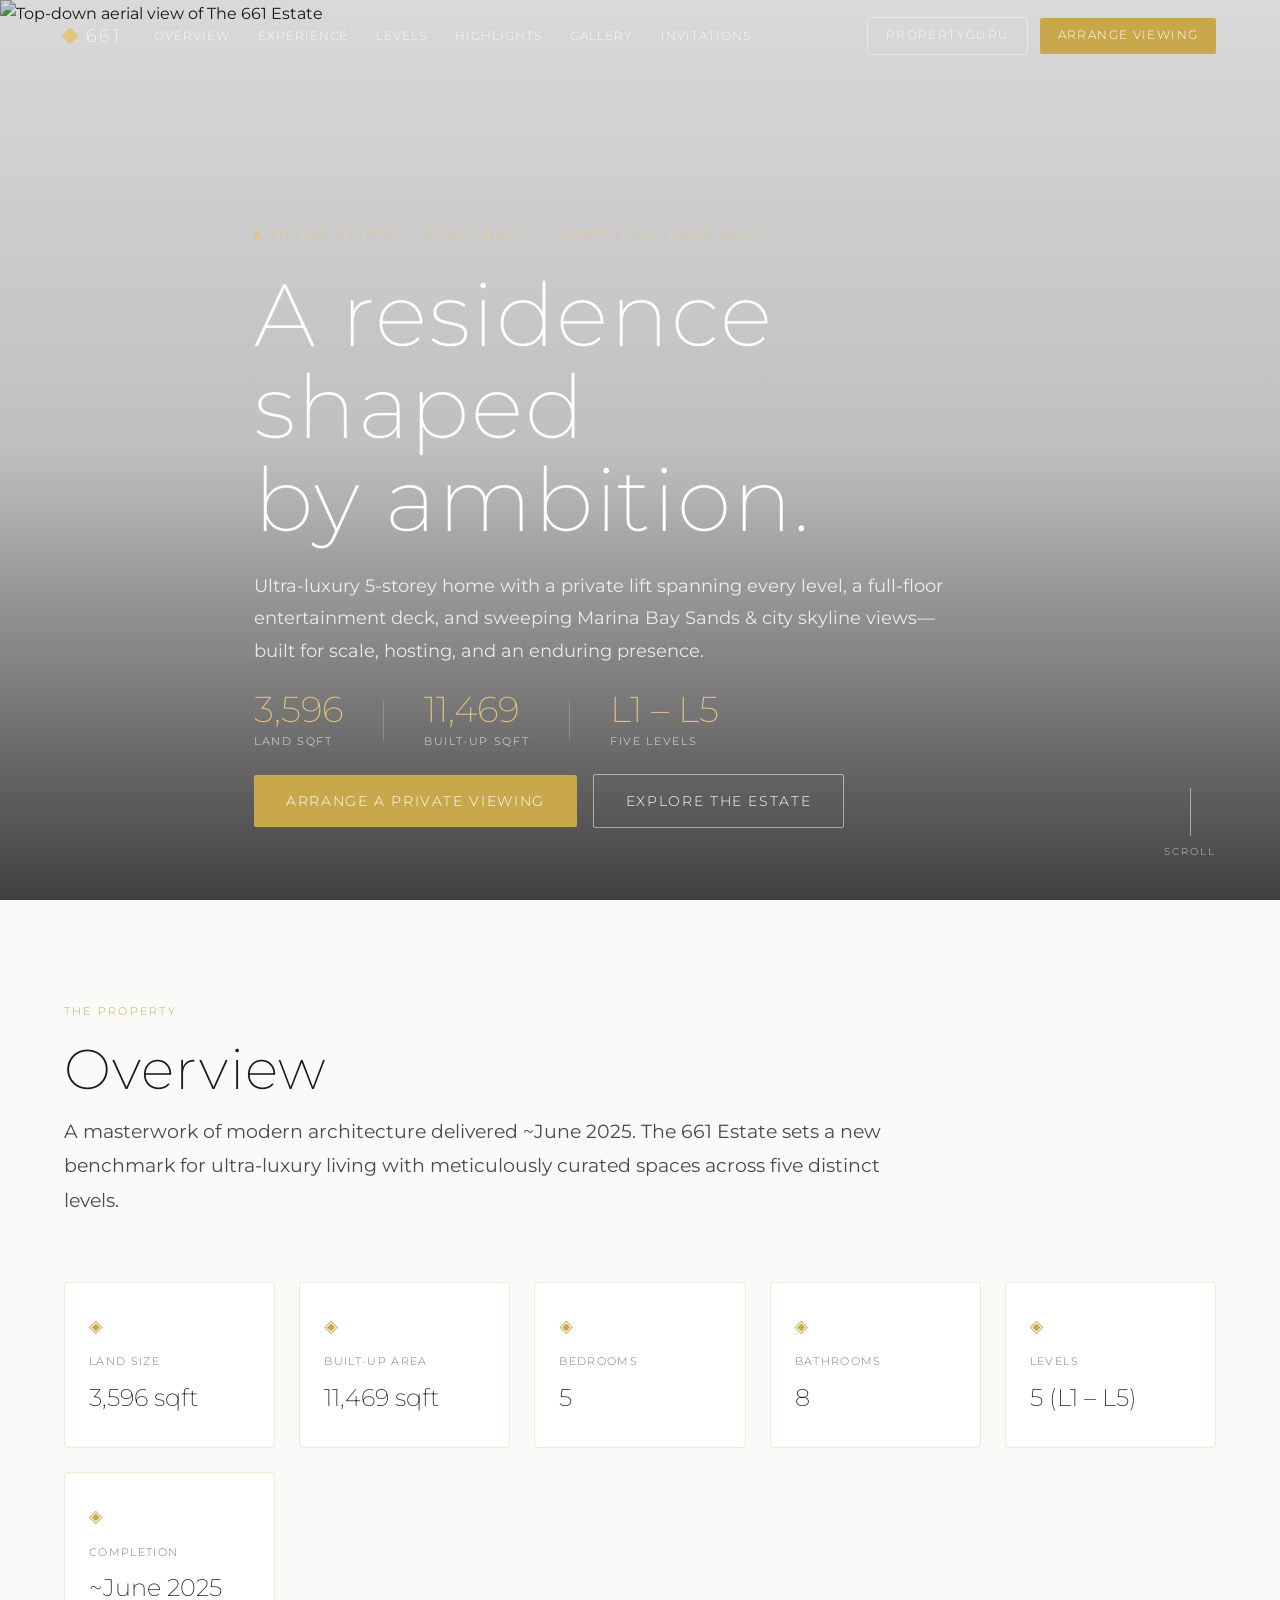
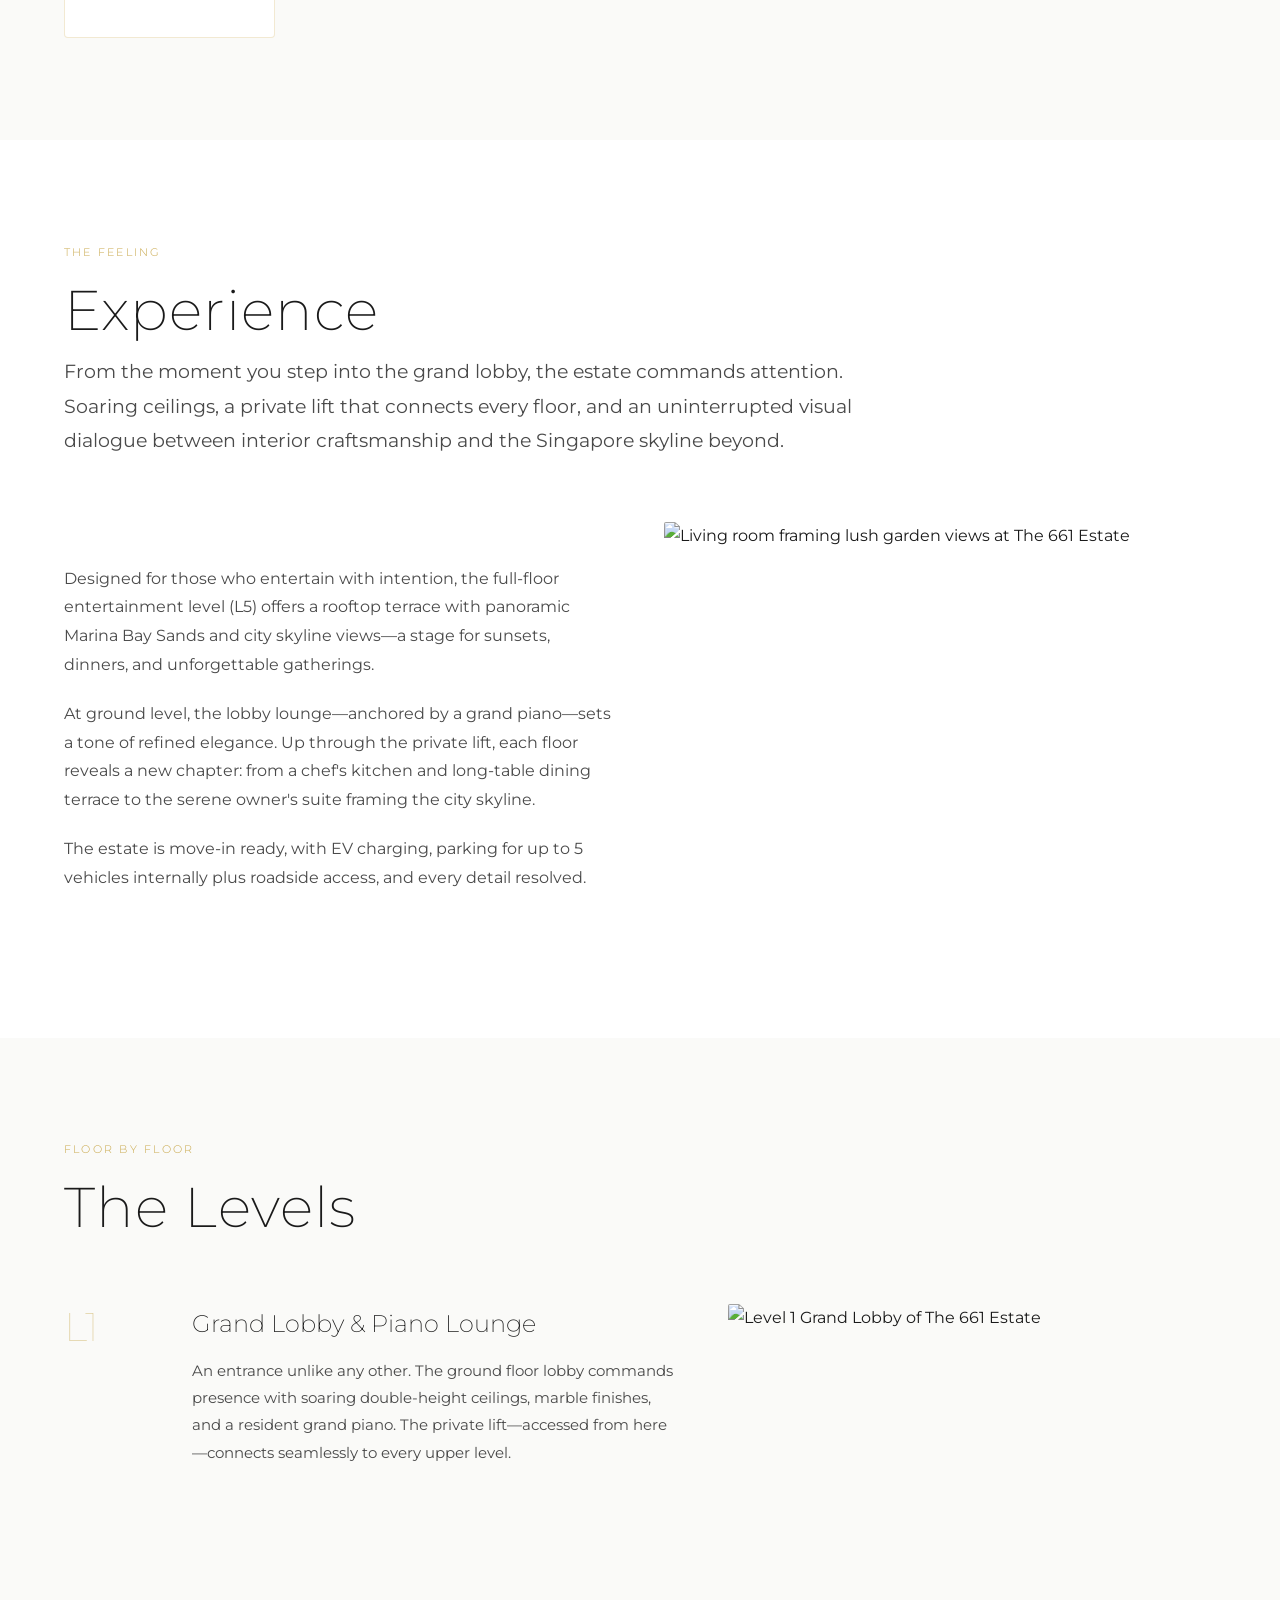
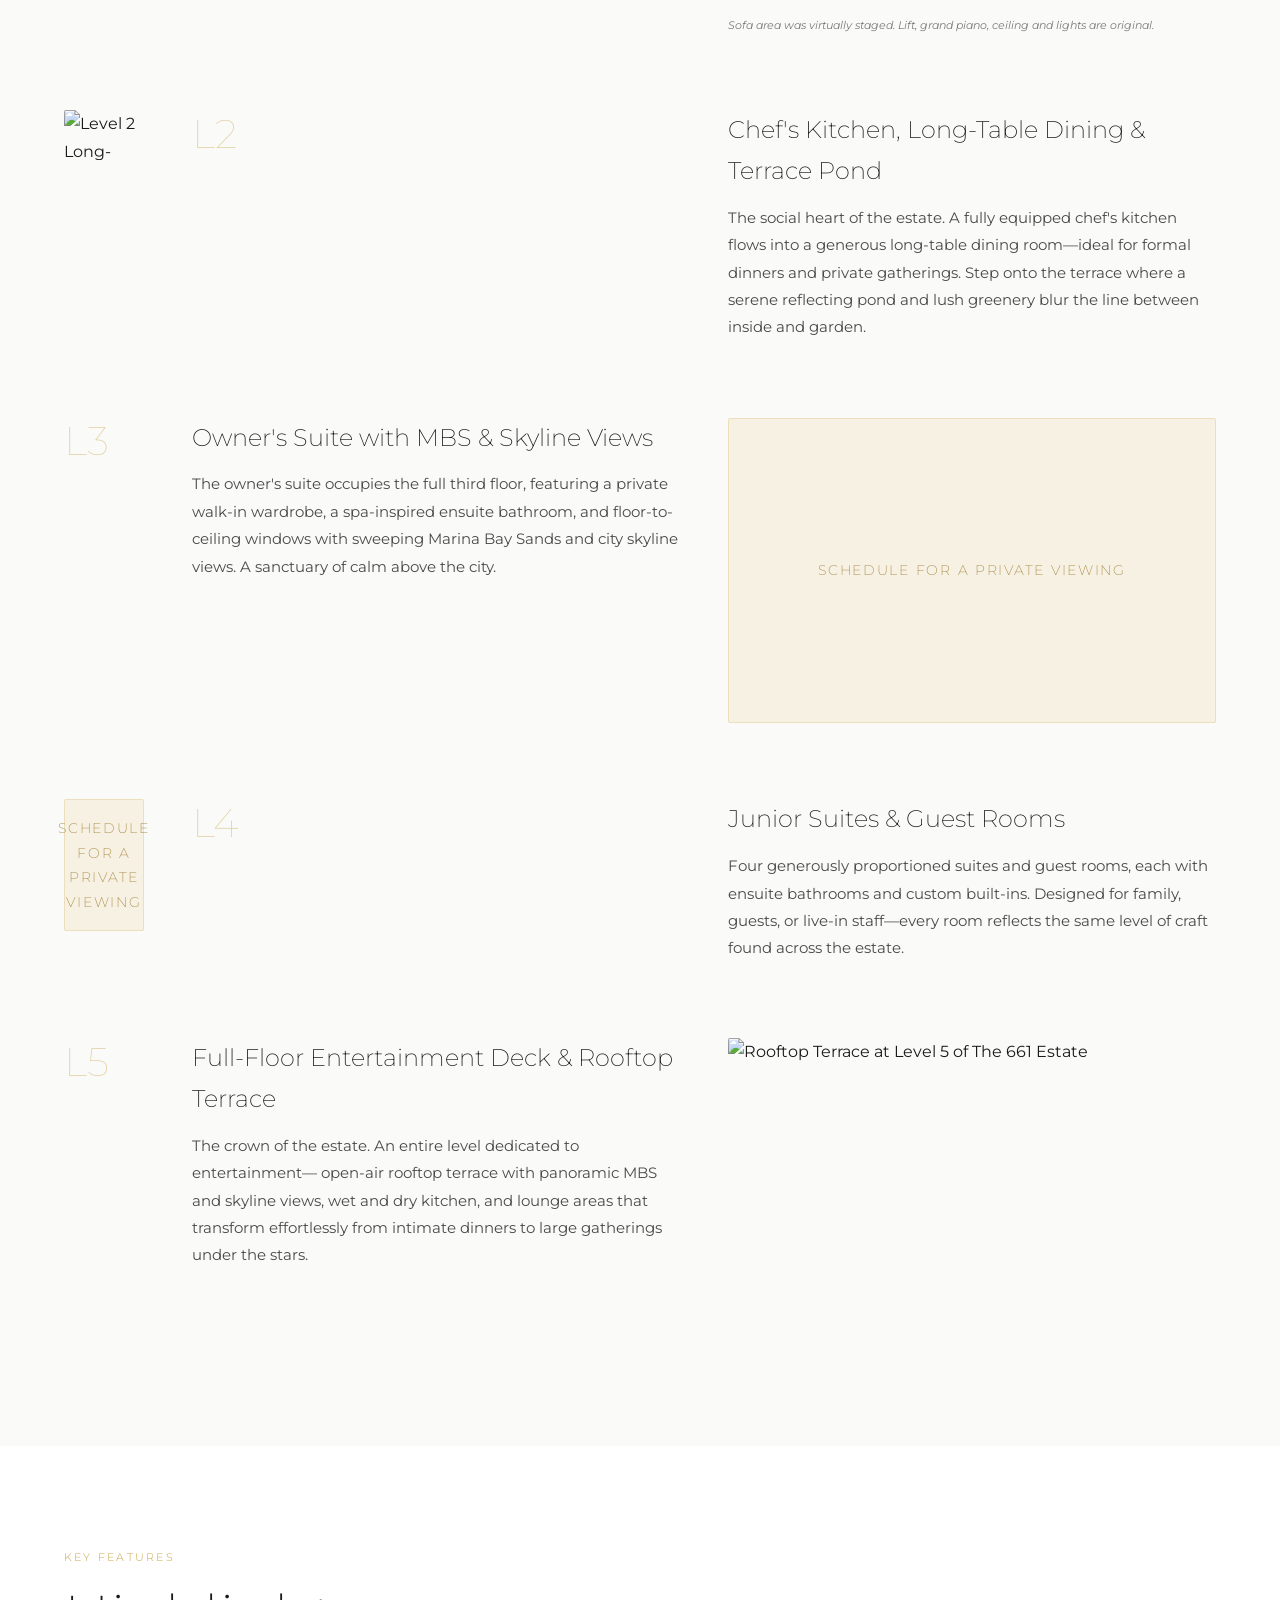
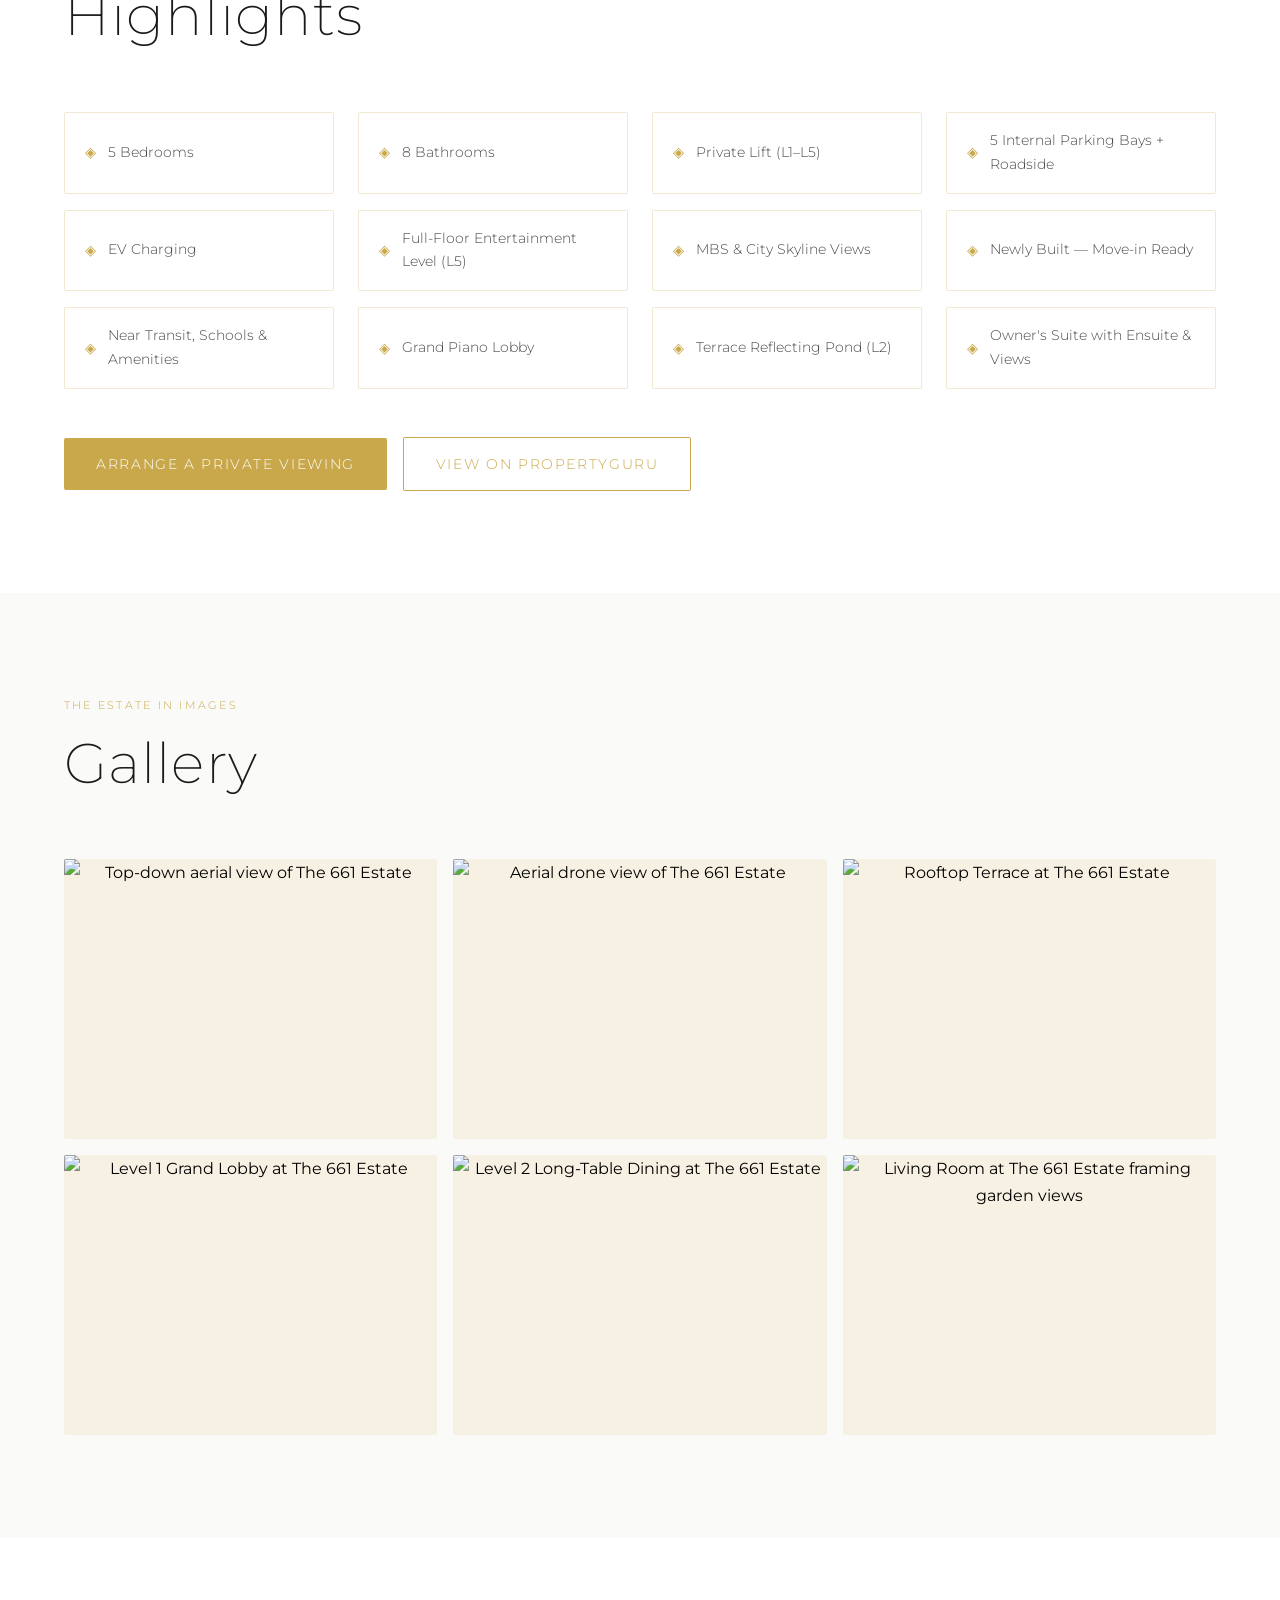
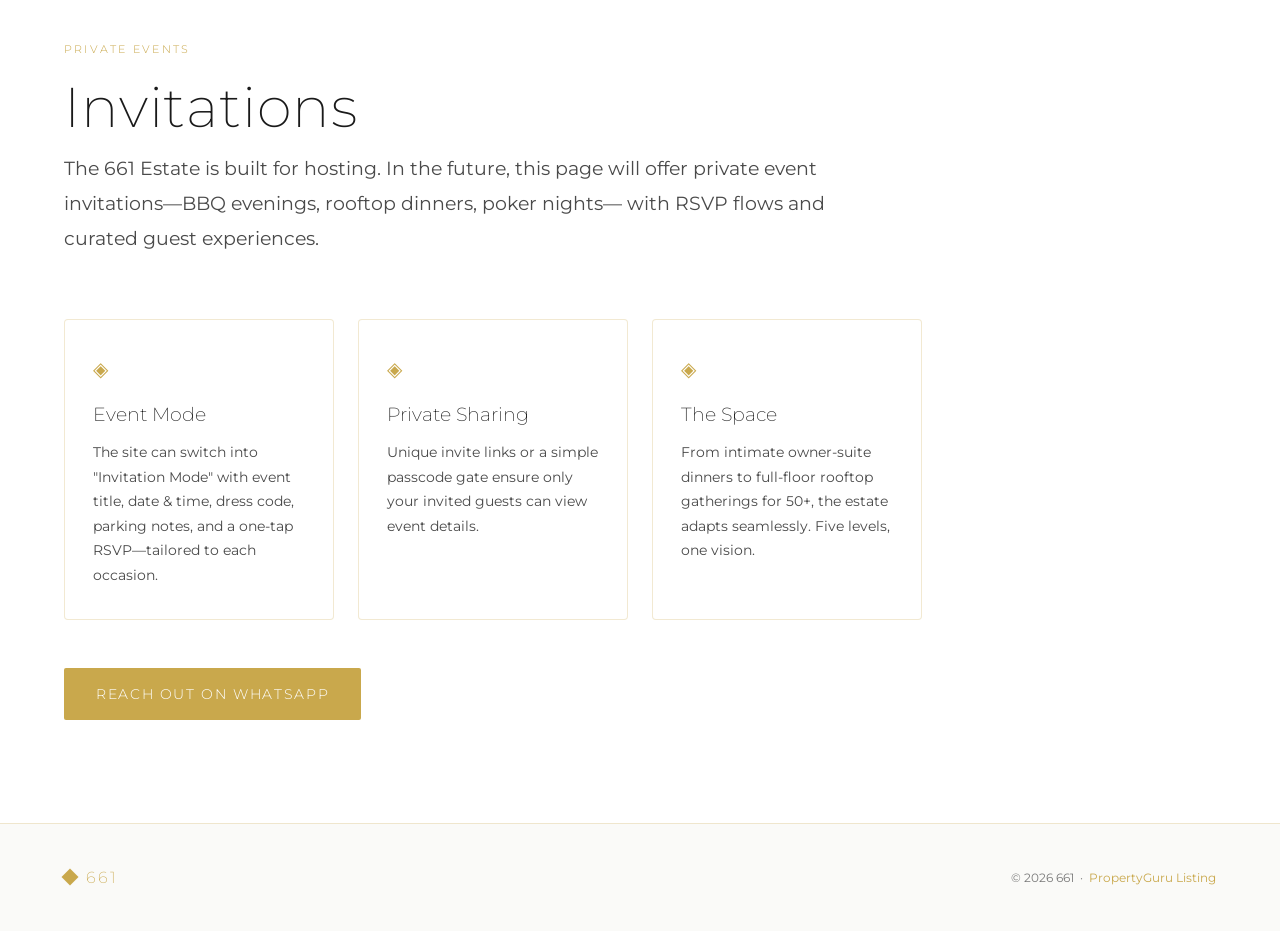
==== commit be1d1a9e: "Fix hero note, mobile nav, L3/L4 placeholders, font & branding Agent-Logs-Url: https://github.com/11" ====
--- a/index.html
+++ b/index.html
@@ -8,7 +8,7 @@
 
   <link rel="preconnect" href="https://fonts.googleapis.com" />
   <link rel="preconnect" href="https://fonts.gstatic.com" crossorigin />
-  <link href="https://fonts.googleapis.com/css2?family=Cormorant+Garamond:ital,wght@0,400;0,500;0,600;1,400&family=Inter:wght@300;400;500;600&display=swap" rel="stylesheet" />
+  <link href="https://fonts.googleapis.com/css2?family=Montserrat:ital,wght@0,100;0,200;0,300;0,400;0,500;1,100;1,200;1,300&display=swap" rel="stylesheet" />
 
   <link rel="stylesheet" href="styles.css" />
 </head>
@@ -17,9 +17,9 @@
   <!-- ── NAV ── -->
   <header class="nav" id="nav">
     <div class="nav__inner container">
-      <a class="brand" href="#top" aria-label="The 661 Estate — go to top">
+      <a class="brand" href="#top" aria-label="661 — go to top">
         <span class="brand__diamond" aria-hidden="true"></span>
-        <span class="brand__text">The 661 Estate</span>
+        <span class="brand__text">661</span>
       </a>
 
       <nav class="nav__links" aria-label="Primary navigation">
@@ -131,10 +131,6 @@
             Explore the Estate
           </a>
         </div>
-
-        <p class="hero__note reveal" data-reveal>
-          <em>Note: The sofa area in the Lobby image was virtually staged. The lift, grand piano, ceiling and lights are original.</em>
-        </p>
       </div>
 
       <button class="scroll-hint" type="button" data-scroll-to="#overview" aria-label="Scroll to overview">
@@ -292,7 +288,7 @@
               </p>
             </div>
             <div class="level__image level__image--placeholder">
-              <div class="level__image-text">Owner's Suite · L3</div>
+              <div class="level__image-text">Schedule for a Private Viewing</div>
             </div>
           </div>
 
@@ -307,7 +303,7 @@
               </p>
             </div>
             <div class="level__image level__image--placeholder">
-              <div class="level__image-text">Junior Suites · L4</div>
+              <div class="level__image-text">Schedule for a Private Viewing</div>
             </div>
           </div>
 
@@ -537,10 +533,10 @@
     <div class="container footer__inner">
       <div class="footer__brand">
         <span class="brand__diamond" aria-hidden="true"></span>
-        <span>The 661 Estate</span>
+        <span>661</span>
       </div>
       <p class="footer__copy">
-        &copy; <span id="footerYear"></span> The 661 Estate &nbsp;·&nbsp;
+        &copy; <span id="footerYear"></span> 661 &nbsp;·&nbsp;
         <a href="https://www.propertyguru.com.sg/listing/for-sale-ultra-luxury-5-storey-home-lift-mbs-views-entertainment-5-parking-500082466"
            target="_blank" rel="noopener noreferrer">PropertyGuru Listing</a>
       </p>
--- a/styles.css
+++ b/styles.css
@@ -16,8 +16,7 @@
   --ink-soft:    #7a7a7a;
   --border:      rgba(201, 168, 76, 0.25);
 
-  --font-serif:  'Cormorant Garamond', Georgia, serif;
-  --font-sans:   'Inter', system-ui, -apple-system, sans-serif;
+  --font:        'Montserrat', system-ui, -apple-system, sans-serif;
 
   --nav-h:       72px;
   --ease-out:    cubic-bezier(0.22, 1, 0.36, 1);
@@ -36,7 +35,7 @@
 }
 
 body {
-  font-family: var(--font-sans);
+  font-family: var(--font);
   background: var(--white);
   color: var(--ink);
   line-height: 1.7;
@@ -59,18 +58,18 @@
 
 /* ── TYPOGRAPHY ── */
 .h2 {
-  font-family: var(--font-serif);
-  font-weight: 500;
+  font-family: var(--font);
+  font-weight: 200;
   font-size: clamp(2rem, 5vw, 3.5rem);
   line-height: 1.15;
-  letter-spacing: -0.01em;
+  letter-spacing: 0.02em;
   color: var(--ink);
 }
 
 .h3 {
-  font-family: var(--font-serif);
+  font-family: var(--font);
   font-size: clamp(1.25rem, 2.5vw, 1.75rem);
-  font-weight: 500;
+  font-weight: 200;
   color: var(--ink);
 }
 
@@ -82,9 +81,9 @@
 }
 
 .eyebrow {
-  font-family: var(--font-sans);
+  font-family: var(--font);
   font-size: 0.7rem;
-  font-weight: 600;
+  font-weight: 300;
   letter-spacing: 0.2em;
   text-transform: uppercase;
   color: var(--gold);
@@ -97,10 +96,10 @@
   gap: 0.5rem;
   padding: 0.65rem 1.5rem;
   border-radius: 2px;
-  font-family: var(--font-sans);
+  font-family: var(--font);
   font-size: 0.8rem;
-  font-weight: 600;
-  letter-spacing: 0.1em;
+  font-weight: 300;
+  letter-spacing: 0.12em;
   text-transform: uppercase;
   transition: background 0.3s var(--ease-gold),
               color 0.3s var(--ease-gold),
@@ -167,12 +166,13 @@
   display: flex;
   align-items: center;
   gap: 0.6rem;
-  font-family: var(--font-serif);
+  font-family: var(--font);
   font-size: 1.15rem;
-  font-weight: 600;
+  font-weight: 200;
   color: var(--gold);
   white-space: nowrap;
   flex-shrink: 0;
+  letter-spacing: 0.15em;
 }
 
 .brand__diamond {
@@ -192,8 +192,8 @@
 
 .nav__links a {
   font-size: 0.78rem;
-  font-weight: 500;
-  letter-spacing: 0.06em;
+  font-weight: 300;
+  letter-spacing: 0.08em;
   text-transform: uppercase;
   color: var(--ink-mid);
   transition: color 0.2s;
@@ -245,7 +245,7 @@
   gap: 0;
   background: var(--white);
   border-top: 1px solid var(--border);
-  padding: 1.5rem clamp(1.25rem, 5vw, 4rem);
+  padding: 0 clamp(1.25rem, 5vw, 4rem);
   max-height: 0;
   overflow: hidden;
   transition: max-height 0.4s var(--ease-out), padding 0.4s;
@@ -253,6 +253,7 @@
 
 .nav__drawer.is-open {
   max-height: 600px;
+  padding: 1.5rem clamp(1.25rem, 5vw, 4rem);
 }
 
 .nav__drawer nav {
@@ -265,8 +266,8 @@
   display: block;
   padding: 0.75rem 0;
   font-size: 0.9rem;
-  font-weight: 500;
-  letter-spacing: 0.05em;
+  font-weight: 300;
+  letter-spacing: 0.06em;
   text-transform: uppercase;
   color: var(--ink-mid);
   border-bottom: 1px solid var(--border);
@@ -350,7 +351,7 @@
   align-items: center;
   gap: 0.6rem;
   font-size: 0.72rem;
-  font-weight: 600;
+  font-weight: 300;
   letter-spacing: 0.2em;
   text-transform: uppercase;
   color: var(--gold-light);
@@ -365,11 +366,11 @@
 }
 
 .hero__title {
-  font-family: var(--font-serif);
+  font-family: var(--font);
   font-size: clamp(2.5rem, 7vw, 5.5rem);
-  font-weight: 500;
+  font-weight: 200;
   line-height: 1.05;
-  letter-spacing: -0.02em;
+  letter-spacing: 0.02em;
   color: var(--white);
 }
 
@@ -388,9 +389,9 @@
 }
 
 .stat__value {
-  font-family: var(--font-serif);
+  font-family: var(--font);
   font-size: clamp(1.5rem, 3vw, 2.25rem);
-  font-weight: 600;
+  font-weight: 200;
   color: var(--gold-light);
   line-height: 1;
 }
@@ -503,9 +504,9 @@
 }
 
 .overview__card h3 {
-  font-family: var(--font-sans);
+  font-family: var(--font);
   font-size: 0.7rem;
-  font-weight: 600;
+  font-weight: 300;
   letter-spacing: 0.12em;
   text-transform: uppercase;
   color: var(--ink-soft);
@@ -513,9 +514,9 @@
 }
 
 .overview__value {
-  font-family: var(--font-serif);
+  font-family: var(--font);
   font-size: 1.5rem;
-  font-weight: 600;
+  font-weight: 200;
   color: var(--ink);
 }
 
@@ -567,9 +568,9 @@
 .level--reverse { grid-template-columns: 80px 1fr 1fr; }
 
 .level__label {
-  font-family: var(--font-serif);
+  font-family: var(--font);
   font-size: 2.5rem;
-  font-weight: 600;
+  font-weight: 100;
   color: var(--gold);
   opacity: 0.5;
   padding-top: 0.2rem;
@@ -577,9 +578,9 @@
 }
 
 .level__title {
-  font-family: var(--font-serif);
+  font-family: var(--font);
   font-size: clamp(1.1rem, 2vw, 1.5rem);
-  font-weight: 500;
+  font-weight: 200;
   color: var(--ink);
   margin-bottom: 0.75rem;
 }
@@ -608,10 +609,14 @@
 }
 
 .level__image-text {
-  font-family: var(--font-serif);
+  font-family: var(--font);
   font-size: 0.9rem;
+  font-weight: 200;
   color: var(--gold-dark);
-  letter-spacing: 0.08em;
+  letter-spacing: 0.12em;
+  text-align: center;
+  padding: 1rem;
+  text-transform: uppercase;
 }
 
 .level__image-note {
@@ -653,7 +658,7 @@
 
 .highlight__text {
   font-size: 0.88rem;
-  font-weight: 500;
+  font-weight: 300;
   color: var(--ink-mid);
 }
 
@@ -741,9 +746,9 @@
 }
 
 .inv-card__title {
-  font-family: var(--font-serif);
+  font-family: var(--font);
   font-size: 1.2rem;
-  font-weight: 500;
+  font-weight: 200;
   color: var(--ink);
   margin-bottom: 0.6rem;
 }
@@ -778,9 +783,10 @@
   display: flex;
   align-items: center;
   gap: 0.6rem;
-  font-family: var(--font-serif);
+  font-family: var(--font);
   font-size: 1rem;
-  font-weight: 600;
+  font-weight: 200;
+  letter-spacing: 0.15em;
   color: var(--gold);
 }
 
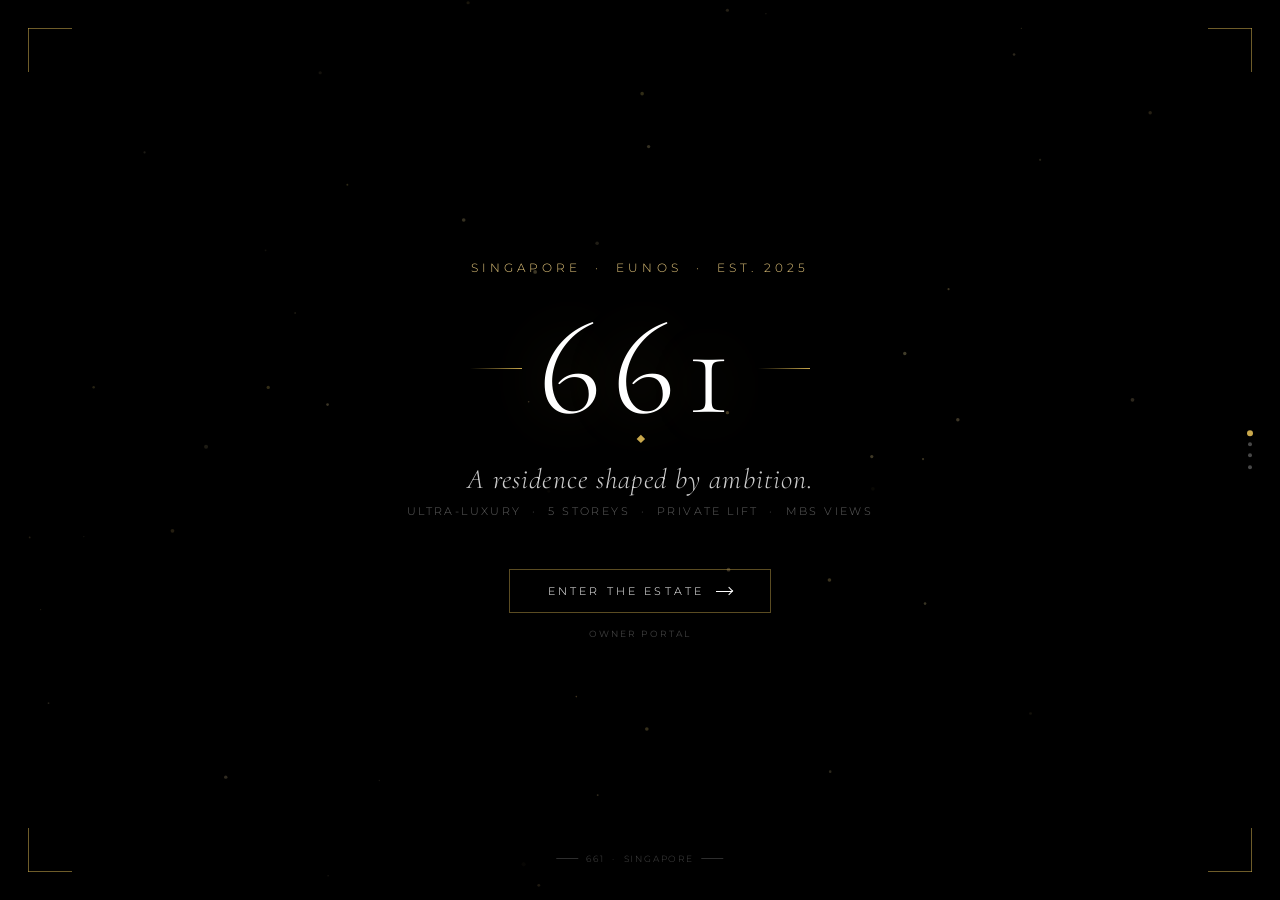
==== commit 86780412: "Add luxury landing page, move specs to /specifications, add /host and /invite pages - New index.html" ====
--- a/index.html
+++ b/index.html
@@ -2,557 +2,430 @@
 <html lang="en">
 <head>
   <meta charset="utf-8" />
-  <meta name="viewport" content="width=device-width, initial-scale=1" />
-  <meta name="description" content="The 661 Estate — ultra-luxury newly built 5-storey home with private lift, skyline and Marina Bay Sands views, and full-floor entertainment deck. Arrange a private viewing." />
+  <meta name="viewport" content="width=device-width, initial-scale=1, viewport-fit=cover" />
+  <meta name="description" content="The 661 Estate — ultra-luxury newly built 5-storey home with private lift, skyline and Marina Bay Sands views, and full-floor entertainment deck." />
   <title>The 661 Estate</title>
 
   <link rel="preconnect" href="https://fonts.googleapis.com" />
   <link rel="preconnect" href="https://fonts.gstatic.com" crossorigin />
-  <link href="https://fonts.googleapis.com/css2?family=Montserrat:ital,wght@0,100;0,200;0,300;0,400;0,500;1,100;1,200;1,300&display=swap" rel="stylesheet" />
-
-  <link rel="stylesheet" href="styles.css" />
+  <link href="https://fonts.googleapis.com/css2?family=Cormorant+Garamond:ital,wght@0,200;0,300;0,400;1,200;1,300&family=Montserrat:wght@100;200;300;400&display=swap" rel="stylesheet" />
+
+  <style>
+    *, *::before, *::after { box-sizing: border-box; margin: 0; padding: 0; }
+
+    :root {
+      --gold:       #c9a84c;
+      --gold-light: #e2c47a;
+      --gold-dark:  #9e7d2e;
+      --white:      #ffffff;
+      --ease-out:   cubic-bezier(0.22, 1, 0.36, 1);
+    }
+
+    html, body {
+      width: 100%; height: 100%;
+      overflow: hidden;
+      background: #000;
+      font-family: 'Montserrat', system-ui, -apple-system, sans-serif;
+      -webkit-font-smoothing: antialiased;
+    }
+
+    a { color: inherit; text-decoration: none; }
+    button { cursor: pointer; border: none; background: none; font: inherit; }
+
+    body.is-leaving { animation: pageFadeOut 0.8s var(--ease-out) forwards; }
+    @keyframes pageFadeOut { to { opacity: 0; transform: scale(1.04); } }
+
+    /* Particle canvas */
+    #particleCanvas {
+      position: fixed; inset: 0; z-index: 1; pointer-events: none;
+    }
+
+    /* Background */
+    #bgLayer {
+      position: fixed; inset: -8%; z-index: 0;
+      will-change: transform;
+    }
+    #bgLayer .slide {
+      position: absolute; inset: 0; opacity: 0;
+      transition: opacity 1.8s var(--ease-out);
+    }
+    #bgLayer .slide.is-active { opacity: 1; }
+    #bgLayer .slide img { width: 100%; height: 100%; object-fit: cover; display: block; }
+
+    /* Overlays */
+    .scrim {
+      position: fixed; inset: 0; z-index: 2;
+      background: linear-gradient(135deg, rgba(0,0,0,0.72) 0%, rgba(0,0,0,0.42) 50%, rgba(0,0,0,0.68) 100%);
+    }
+    .vignette {
+      position: fixed; inset: 0; z-index: 3; pointer-events: none;
+      background: radial-gradient(ellipse at center, transparent 38%, rgba(0,0,0,0.6) 100%);
+    }
+
+    /* Corner ornaments */
+    .corner {
+      position: fixed; z-index: 4; width: 44px; height: 44px;
+      opacity: 0; animation: fadeIn 1s var(--ease-out) 2.2s forwards;
+    }
+    .corner::before, .corner::after { content: ''; position: absolute; background: var(--gold); opacity: 0.55; }
+    .corner-tl { top: clamp(1rem,3vw,1.75rem); left: clamp(1rem,3vw,1.75rem); }
+    .corner-tr { top: clamp(1rem,3vw,1.75rem); right: clamp(1rem,3vw,1.75rem); transform: scaleX(-1); }
+    .corner-bl { bottom: clamp(1rem,3vw,1.75rem); left: clamp(1rem,3vw,1.75rem); transform: scaleY(-1); }
+    .corner-br { bottom: clamp(1rem,3vw,1.75rem); right: clamp(1rem,3vw,1.75rem); transform: scale(-1); }
+    .corner::before { top: 0; left: 0; width: 100%; height: 1px; }
+    .corner::after  { top: 0; left: 0; width: 1px; height: 100%; }
+
+    /* Stage */
+    .stage {
+      position: fixed; inset: 0; z-index: 5;
+      display: flex; flex-direction: column;
+      align-items: center; justify-content: center;
+      text-align: center;
+      padding: clamp(2rem,6vw,5rem);
+      color: var(--white);
+    }
+
+    .estate-id {
+      font-size: clamp(0.58rem, 1.2vw, 0.72rem);
+      font-weight: 300; letter-spacing: 0.35em; text-transform: uppercase;
+      color: var(--gold-light);
+      opacity: 0; animation: slideDown 1s var(--ease-out) 0.4s forwards;
+      margin-bottom: 1.6rem;
+    }
+
+    .monogram {
+      position: relative; display: inline-flex; align-items: center; gap: 1rem;
+      opacity: 0; animation: scaleIn 1.2s var(--ease-out) 0.8s forwards;
+      margin-bottom: 1.6rem;
+    }
+    .monogram__line {
+      width: clamp(28px,6vw,52px); height: 1px;
+      background: linear-gradient(90deg, transparent, var(--gold));
+    }
+    .monogram__line:last-child { background: linear-gradient(90deg, var(--gold), transparent); }
+    .monogram__numeral {
+      font-family: 'Cormorant Garamond', Georgia, serif;
+      font-size: clamp(3.5rem, 13vw, 8.5rem);
+      font-weight: 200; line-height: 1; letter-spacing: 0.08em;
+      color: var(--white);
+      text-shadow: 0 0 60px rgba(201,168,76,0.22), 0 2px 20px rgba(0,0,0,0.5);
+    }
+    .monogram__diamond {
+      position: absolute; bottom: -0.45rem; left: 50%; transform: translateX(-50%);
+      width: 6px; height: 6px; background: var(--gold); rotate: 45deg;
+    }
+
+    .tagline {
+      font-family: 'Cormorant Garamond', Georgia, serif;
+      font-size: clamp(1rem, 3vw, 1.75rem);
+      font-weight: 200; font-style: italic; letter-spacing: 0.04em;
+      color: rgba(255,255,255,0.8);
+      opacity: 0; animation: slideUp 1s var(--ease-out) 1.3s forwards;
+      margin-bottom: 0.5rem;
+    }
+
+    .subtitle {
+      font-size: clamp(0.56rem, 1.3vw, 0.68rem);
+      font-weight: 300; letter-spacing: 0.22em; text-transform: uppercase;
+      color: rgba(255,255,255,0.38);
+      opacity: 0; animation: slideUp 1s var(--ease-out) 1.6s forwards;
+      margin-bottom: clamp(2rem,5vw,3.2rem);
+    }
+
+    .cta-group {
+      display: flex; flex-direction: column; align-items: center; gap: 0.9rem;
+      opacity: 0; animation: slideUp 1s var(--ease-out) 2s forwards;
+    }
+
+    .btn-enter {
+      position: relative; display: inline-flex; align-items: center; gap: 0.75rem;
+      padding: 0.875rem 2.4rem;
+      border: 1px solid rgba(201,168,76,0.45);
+      font-size: 0.7rem; font-weight: 300; letter-spacing: 0.28em; text-transform: uppercase;
+      color: var(--white); cursor: pointer; overflow: hidden;
+      transition: border-color 0.4s;
+    }
+    .btn-enter::before {
+      content: ''; position: absolute; inset: 0;
+      background: linear-gradient(90deg, var(--gold-dark), var(--gold));
+      transform: scaleX(0); transform-origin: left;
+      transition: transform 0.5s var(--ease-out); z-index: -1;
+    }
+    .btn-enter:hover { border-color: var(--gold); }
+    .btn-enter:hover::before { transform: scaleX(1); }
+    .btn-arrow {
+      display: inline-block; width: 16px; height: 1px; background: currentColor;
+      position: relative; transition: width 0.3s var(--ease-out);
+    }
+    .btn-arrow::after {
+      content: ''; position: absolute; right: 0; top: -3px;
+      width: 6px; height: 6px;
+      border-right: 1px solid currentColor; border-top: 1px solid currentColor;
+      transform: rotate(45deg);
+    }
+    .btn-enter:hover .btn-arrow { width: 24px; }
+
+    .host-link {
+      font-size: 0.58rem; letter-spacing: 0.22em; text-transform: uppercase;
+      color: rgba(255,255,255,0.25); transition: color 0.3s;
+    }
+    .host-link:hover { color: var(--gold-light); }
+
+    /* Slide dots */
+    .slide-dots {
+      position: fixed; right: clamp(0.875rem,2.5vw,1.75rem); top: 50%;
+      transform: translateY(-50%); z-index: 6;
+      display: flex; flex-direction: column; gap: 0.45rem;
+      opacity: 0; animation: fadeIn 1s var(--ease-out) 2.8s forwards;
+    }
+    .slide-dot {
+      width: 4px; height: 4px; border-radius: 50%;
+      background: rgba(255,255,255,0.28);
+      transition: background 0.4s, transform 0.4s;
+    }
+    .slide-dot.is-active { background: var(--gold); transform: scale(1.5); }
+
+    /* Location badge */
+    .location-badge {
+      position: fixed; bottom: clamp(1.25rem,3.5vw,2.25rem); left: 50%;
+      transform: translateX(-50%); z-index: 6;
+      display: flex; align-items: center; gap: 0.5rem;
+      font-size: 0.56rem; font-weight: 300; letter-spacing: 0.2em; text-transform: uppercase;
+      color: rgba(255,255,255,0.28); white-space: nowrap;
+      opacity: 0; animation: fadeIn 1s var(--ease-out) 2.6s forwards;
+    }
+    .location-badge::before, .location-badge::after {
+      content: ''; display: block; width: 22px; height: 1px;
+      background: rgba(255,255,255,0.18);
+    }
+
+    /* Gyro hint */
+    .gyro-hint {
+      position: fixed; bottom: clamp(4rem,8vw,5.5rem); left: 50%;
+      transform: translateX(-50%); z-index: 6;
+      display: flex; align-items: center; gap: 0.45rem;
+      font-size: 0.54rem; letter-spacing: 0.2em; text-transform: uppercase;
+      color: rgba(255,255,255,0.2); white-space: nowrap;
+      opacity: 0; transition: opacity 1.2s;
+    }
+    .gyro-hint.is-visible { opacity: 1; }
+
+    /* Animations */
+    @keyframes fadeIn  { from { opacity: 0; } to { opacity: 1; } }
+    @keyframes slideUp   { from { opacity: 0; transform: translateY(16px); } to { opacity: 1; transform: translateY(0); } }
+    @keyframes slideDown { from { opacity: 0; transform: translateY(-10px); } to { opacity: 1; transform: translateY(0); } }
+    @keyframes scaleIn   { from { opacity: 0; transform: scale(0.9); } to { opacity: 1; transform: scale(1); } }
+  </style>
 </head>
 <body>
 
-  <!-- ── NAV ── -->
-  <header class="nav" id="nav">
-    <div class="nav__inner container">
-      <a class="brand" href="#top" aria-label="661 — go to top">
-        <span class="brand__diamond" aria-hidden="true"></span>
-        <span class="brand__text">661</span>
+  <!-- Background Layer -->
+  <div id="bgLayer">
+    <div class="slide is-active">
+      <img src="https://sg1-cdn.pgimgs.com/listing/500082466/UPHO.159005228.V800/Ultra-Luxury-5-Storey-Home-lift-Mbs-Views-Entertainment-5-Parking-Eunos-Geylang-Paya-Lebar-Singapore.jpg"
+           alt="" loading="eager" decoding="async" fetchpriority="high" />
+    </div>
+    <div class="slide">
+      <img src="https://sg1-cdn.pgimgs.com/listing/500082466/UPHO.159005248.V800/Ultra-Luxury-5-Storey-Home-lift-Mbs-Views-Entertainment-5-Parking-Eunos-Geylang-Paya-Lebar-Singapore.jpg"
+           alt="" loading="eager" decoding="async" />
+    </div>
+    <div class="slide">
+      <img src="https://sg1-cdn.pgimgs.com/listing/500082466/UPHO.159156721.V800/Ultra-Luxury-5-Storey-Home-lift-Mbs-Views-Entertainment-5-Parking-Eunos-Geylang-Paya-Lebar-Singapore.jpg"
+           alt="" loading="lazy" decoding="async" />
+    </div>
+    <div class="slide">
+      <img src="https://sg1-cdn.pgimgs.com/listing/500082466/UPHO.159005243.V800/Ultra-Luxury-5-Storey-Home-lift-Mbs-Views-Entertainment-5-Parking-Eunos-Geylang-Paya-Lebar-Singapore.jpg"
+           alt="" loading="lazy" decoding="async" />
+    </div>
+  </div>
+
+  <div class="scrim"></div>
+  <div class="vignette"></div>
+
+  <canvas id="particleCanvas" aria-hidden="true"></canvas>
+
+  <div class="corner corner-tl" aria-hidden="true"></div>
+  <div class="corner corner-tr" aria-hidden="true"></div>
+  <div class="corner corner-bl" aria-hidden="true"></div>
+  <div class="corner corner-br" aria-hidden="true"></div>
+
+  <div class="gyro-hint" id="gyroHint" aria-hidden="true">
+    <svg width="12" height="12" viewBox="0 0 24 24" fill="none" stroke="currentColor" stroke-width="1.5" aria-hidden="true">
+      <path d="M12 2C6.477 2 2 6.477 2 12s4.477 10 10 10 10-4.477 10-10"/>
+      <path d="M12 2v4M12 2l2.5 2.5M12 2L9.5 4.5"/>
+    </svg>
+    Tilt to explore
+  </div>
+
+  <main class="stage" role="main">
+    <p class="estate-id">Singapore &nbsp;·&nbsp; Eunos &nbsp;·&nbsp; Est. 2025</p>
+
+    <div class="monogram" aria-label="661">
+      <span class="monogram__line" aria-hidden="true"></span>
+      <span class="monogram__numeral" aria-hidden="true">661</span>
+      <span class="monogram__line" aria-hidden="true"></span>
+      <span class="monogram__diamond" aria-hidden="true"></span>
+    </div>
+
+    <p class="tagline">A residence shaped by ambition.</p>
+    <p class="subtitle">Ultra-luxury &nbsp;·&nbsp; 5 Storeys &nbsp;·&nbsp; Private Lift &nbsp;·&nbsp; MBS Views</p>
+
+    <div class="cta-group">
+      <a class="btn-enter" href="specifications/" id="enterBtn">
+        <span>Enter the Estate</span>
+        <span class="btn-arrow" aria-hidden="true"></span>
       </a>
-
-      <nav class="nav__links" aria-label="Primary navigation">
-        <a href="#overview">Overview</a>
-        <a href="#experience">Experience</a>
-        <a href="#levels">Levels</a>
-        <a href="#highlights">Highlights</a>
-        <a href="#gallery">Gallery</a>
-        <a href="#invitations">Invitations</a>
-      </nav>
-
-      <div class="nav__actions">
-        <a class="btn btn--ghost btn--sm"
-           href="https://www.propertyguru.com.sg/listing/for-sale-ultra-luxury-5-storey-home-lift-mbs-views-entertainment-5-parking-500082466"
-           target="_blank" rel="noopener noreferrer">
-          PropertyGuru
-        </a>
-        <a class="btn btn--gold btn--sm wa-btn" href="#" target="_blank" rel="noopener noreferrer" id="waNav">
-          Arrange Viewing
-        </a>
-      </div>
-
-      <button class="nav__burger" id="navBurger" aria-label="Open menu" aria-expanded="false">
-        <span></span><span></span><span></span>
-      </button>
-    </div>
-
-    <!-- Mobile drawer -->
-    <div class="nav__drawer" id="navDrawer" aria-hidden="true">
-      <nav aria-label="Mobile navigation">
-        <a href="#overview">Overview</a>
-        <a href="#experience">Experience</a>
-        <a href="#levels">Levels</a>
-        <a href="#highlights">Highlights</a>
-        <a href="#gallery">Gallery</a>
-        <a href="#invitations">Invitations</a>
-      </nav>
-      <div class="nav__drawer-ctas">
-        <a class="btn btn--ghost"
-           href="https://www.propertyguru.com.sg/listing/for-sale-ultra-luxury-5-storey-home-lift-mbs-views-entertainment-5-parking-500082466"
-           target="_blank" rel="noopener noreferrer">
-          PropertyGuru Listing
-        </a>
-        <a class="btn btn--gold wa-btn" href="#" target="_blank" rel="noopener noreferrer" id="waDrawer">
-          Arrange a Private Viewing
-        </a>
-      </div>
-    </div>
-  </header>
-
-  <main id="top">
-
-    <!-- ── HERO ── -->
-    <section class="hero" aria-label="Hero — The 661 Estate">
-      <div class="hero__slides" id="heroSlides" aria-hidden="true">
-        <figure class="hero__slide is-active">
-          <img src="https://sg1-cdn.pgimgs.com/listing/500082466/UPHO.159005228.V800/Ultra-Luxury-5-Storey-Home-lift-Mbs-Views-Entertainment-5-Parking-Eunos-Geylang-Paya-Lebar-Singapore.jpg"
-               alt="Top-down aerial view of The 661 Estate" loading="eager" decoding="async" />
-        </figure>
-        <figure class="hero__slide">
-          <img src="https://sg1-cdn.pgimgs.com/listing/500082466/UPHO.159156721.V800/Ultra-Luxury-5-Storey-Home-lift-Mbs-Views-Entertainment-5-Parking-Eunos-Geylang-Paya-Lebar-Singapore.jpg"
-               alt="Aerial drone view of The 661 Estate" loading="eager" decoding="async" />
-        </figure>
-        <figure class="hero__slide">
-          <img src="https://sg1-cdn.pgimgs.com/listing/500082466/UPHO.159005248.V800/Ultra-Luxury-5-Storey-Home-lift-Mbs-Views-Entertainment-5-Parking-Eunos-Geylang-Paya-Lebar-Singapore.jpg"
-               alt="Rooftop terrace balcony at The 661 Estate" loading="eager" decoding="async" />
-        </figure>
-      </div>
-      <div class="hero__scrim" aria-hidden="true"></div>
-
-      <div class="hero__content container">
-        <p class="kicker reveal" data-reveal>
-          <span class="kicker__dot" aria-hidden="true"></span>
-          The 661 Estate &nbsp;·&nbsp; Newly Built &nbsp;·&nbsp; Completed ~June 2025
-        </p>
-
-        <h1 class="hero__title reveal" data-reveal>
-          A residence shaped<br>by ambition.
-        </h1>
-
-        <p class="hero__sub reveal" data-reveal>
-          Ultra-luxury 5-storey home with a private lift spanning every level,
-          a full-floor entertainment deck, and sweeping Marina Bay Sands &amp;
-          city skyline views—built for scale, hosting, and an enduring presence.
-        </p>
-
-        <div class="hero__stats reveal" data-reveal>
-          <div class="stat">
-            <div class="stat__value">3,596</div>
-            <div class="stat__label">Land sqft</div>
-          </div>
-          <div class="stat__divider" aria-hidden="true"></div>
-          <div class="stat">
-            <div class="stat__value">11,469</div>
-            <div class="stat__label">Built-up sqft</div>
-          </div>
-          <div class="stat__divider" aria-hidden="true"></div>
-          <div class="stat">
-            <div class="stat__value">L1 – L5</div>
-            <div class="stat__label">Five levels</div>
-          </div>
-        </div>
-
-        <div class="hero__actions reveal" data-reveal>
-          <a class="btn btn--gold btn--lg wa-btn" href="#" target="_blank" rel="noopener noreferrer" id="waHero">
-            Arrange a Private Viewing
-          </a>
-          <a class="btn btn--outline btn--lg" href="#overview">
-            Explore the Estate
-          </a>
-        </div>
-      </div>
-
-      <button class="scroll-hint" type="button" data-scroll-to="#overview" aria-label="Scroll to overview">
-        <span class="scroll-hint__bar" aria-hidden="true"></span>
-        <span class="scroll-hint__label">Scroll</span>
-      </button>
-    </section>
-
-    <!-- ── OVERVIEW ── -->
-    <section id="overview" class="section section--light">
-      <div class="container">
-        <div class="section__head">
-          <p class="eyebrow reveal" data-reveal>The Property</p>
-          <h2 class="h2 reveal" data-reveal>Overview</h2>
-          <p class="lead reveal" data-reveal>
-            A masterwork of modern architecture delivered ~June 2025.
-            The 661 Estate sets a new benchmark for ultra-luxury living
-            with meticulously curated spaces across five distinct levels.
-          </p>
-        </div>
-
-        <div class="overview__grid">
-          <article class="overview__card reveal" data-reveal>
-            <div class="overview__icon" aria-hidden="true">◈</div>
-            <h3>Land Size</h3>
-            <p class="overview__value">3,596 sqft</p>
-          </article>
-          <article class="overview__card reveal" data-reveal>
-            <div class="overview__icon" aria-hidden="true">◈</div>
-            <h3>Built-up Area</h3>
-            <p class="overview__value">11,469 sqft</p>
-          </article>
-          <article class="overview__card reveal" data-reveal>
-            <div class="overview__icon" aria-hidden="true">◈</div>
-            <h3>Bedrooms</h3>
-            <p class="overview__value">5</p>
-          </article>
-          <article class="overview__card reveal" data-reveal>
-            <div class="overview__icon" aria-hidden="true">◈</div>
-            <h3>Bathrooms</h3>
-            <p class="overview__value">8</p>
-          </article>
-          <article class="overview__card reveal" data-reveal>
-            <div class="overview__icon" aria-hidden="true">◈</div>
-            <h3>Levels</h3>
-            <p class="overview__value">5 (L1 – L5)</p>
-          </article>
-          <article class="overview__card reveal" data-reveal>
-            <div class="overview__icon" aria-hidden="true">◈</div>
-            <h3>Completion</h3>
-            <p class="overview__value">~June 2025</p>
-          </article>
-        </div>
-      </div>
-    </section>
-
-    <!-- ── EXPERIENCE ── -->
-    <section id="experience" class="section">
-      <div class="container">
-        <div class="section__head">
-          <p class="eyebrow reveal" data-reveal>The Feeling</p>
-          <h2 class="h2 reveal" data-reveal>Experience</h2>
-          <p class="lead reveal" data-reveal>
-            From the moment you step into the grand lobby, the estate commands attention.
-            Soaring ceilings, a private lift that connects every floor,
-            and an uninterrupted visual dialogue between interior craftsmanship
-            and the Singapore skyline beyond.
-          </p>
-        </div>
-
-        <div class="experience__grid">
-          <div class="experience__copy reveal" data-reveal>
-            <p>
-              Designed for those who entertain with intention, the full-floor
-              entertainment level (L5) offers a rooftop terrace with panoramic
-              Marina Bay Sands and city skyline views—a stage for sunsets, dinners,
-              and unforgettable gatherings.
-            </p>
-            <p>
-              At ground level, the lobby lounge—anchored by a grand piano—sets a tone
-              of refined elegance. Up through the private lift, each floor reveals
-              a new chapter: from a chef's kitchen and long-table dining terrace
-              to the serene owner's suite framing the city skyline.
-            </p>
-            <p>
-              The estate is move-in ready, with EV charging, parking for up to
-              5 vehicles internally plus roadside access, and every detail resolved.
-            </p>
-          </div>
-          <div class="experience__image reveal" data-reveal>
-            <img src="https://sg1-cdn.pgimgs.com/listing/500082466/UPHO.159005229.V800/Ultra-Luxury-5-Storey-Home-lift-Mbs-Views-Entertainment-5-Parking-Eunos-Geylang-Paya-Lebar-Singapore.jpg"
-                 alt="Living room framing lush garden views at The 661 Estate"
-                 loading="lazy" decoding="async" />
-          </div>
-        </div>
-      </div>
-    </section>
-
-    <!-- ── LEVELS ── -->
-    <section id="levels" class="section section--light">
-      <div class="container">
-        <div class="section__head">
-          <p class="eyebrow reveal" data-reveal>Floor by Floor</p>
-          <h2 class="h2 reveal" data-reveal>The Levels</h2>
-        </div>
-
-        <div class="levels__list">
-
-          <div class="level reveal" data-reveal>
-            <div class="level__label">L1</div>
-            <div class="level__body">
-              <h3 class="level__title">Grand Lobby &amp; Piano Lounge</h3>
-              <p class="level__desc">
-                An entrance unlike any other. The ground floor lobby commands presence
-                with soaring double-height ceilings, marble finishes, and a resident
-                grand piano. The private lift—accessed from here—connects seamlessly
-                to every upper level.
-              </p>
-            </div>
-            <div class="level__image">
-              <img src="https://sg1-cdn.pgimgs.com/listing/500082466/UPHO.159005233.V800/Ultra-Luxury-5-Storey-Home-lift-Mbs-Views-Entertainment-5-Parking-Eunos-Geylang-Paya-Lebar-Singapore.jpg"
-                   alt="Level 1 Grand Lobby of The 661 Estate" loading="lazy" decoding="async" />
-              <p class="level__image-note">
-                <em>Sofa area was virtually staged. Lift, grand piano, ceiling and lights are original.</em>
-              </p>
-            </div>
-          </div>
-
-          <div class="level level--reverse reveal" data-reveal>
-            <div class="level__label">L2</div>
-            <div class="level__body">
-              <h3 class="level__title">Chef's Kitchen, Long-Table Dining &amp; Terrace Pond</h3>
-              <p class="level__desc">
-                The social heart of the estate. A fully equipped chef's kitchen flows into
-                a generous long-table dining room—ideal for formal dinners and private gatherings.
-                Step onto the terrace where a serene reflecting pond and lush greenery
-                blur the line between inside and garden.
-              </p>
-            </div>
-            <div class="level__image">
-              <img src="https://sg1-cdn.pgimgs.com/listing/500082466/UPHO.159005243.V800/Ultra-Luxury-5-Storey-Home-lift-Mbs-Views-Entertainment-5-Parking-Eunos-Geylang-Paya-Lebar-Singapore.jpg"
-                   alt="Level 2 Long-Table Dining Room at The 661 Estate" loading="lazy" decoding="async" />
-            </div>
-          </div>
-
-          <div class="level reveal" data-reveal>
-            <div class="level__label">L3</div>
-            <div class="level__body">
-              <h3 class="level__title">Owner's Suite with MBS &amp; Skyline Views</h3>
-              <p class="level__desc">
-                The owner's suite occupies the full third floor, featuring a private
-                walk-in wardrobe, a spa-inspired ensuite bathroom, and floor-to-ceiling
-                windows with sweeping Marina Bay Sands and city skyline views.
-                A sanctuary of calm above the city.
-              </p>
-            </div>
-            <div class="level__image level__image--placeholder">
-              <div class="level__image-text">Schedule for a Private Viewing</div>
-            </div>
-          </div>
-
-          <div class="level level--reverse reveal" data-reveal>
-            <div class="level__label">L4</div>
-            <div class="level__body">
-              <h3 class="level__title">Junior Suites &amp; Guest Rooms</h3>
-              <p class="level__desc">
-                Four generously proportioned suites and guest rooms, each with ensuite
-                bathrooms and custom built-ins. Designed for family, guests, or live-in
-                staff—every room reflects the same level of craft found across the estate.
-              </p>
-            </div>
-            <div class="level__image level__image--placeholder">
-              <div class="level__image-text">Schedule for a Private Viewing</div>
-            </div>
-          </div>
-
-          <div class="level reveal" data-reveal>
-            <div class="level__label">L5</div>
-            <div class="level__body">
-              <h3 class="level__title">Full-Floor Entertainment Deck &amp; Rooftop Terrace</h3>
-              <p class="level__desc">
-                The crown of the estate. An entire level dedicated to entertainment—
-                open-air rooftop terrace with panoramic MBS and skyline views,
-                wet and dry kitchen, and lounge areas that transform effortlessly
-                from intimate dinners to large gatherings under the stars.
-              </p>
-            </div>
-            <div class="level__image">
-              <img src="https://sg1-cdn.pgimgs.com/listing/500082466/UPHO.159005248.V800/Ultra-Luxury-5-Storey-Home-lift-Mbs-Views-Entertainment-5-Parking-Eunos-Geylang-Paya-Lebar-Singapore.jpg"
-                   alt="Rooftop Terrace at Level 5 of The 661 Estate" loading="lazy" decoding="async" />
-            </div>
-          </div>
-
-        </div>
-      </div>
-    </section>
-
-    <!-- ── HIGHLIGHTS ── -->
-    <section id="highlights" class="section">
-      <div class="container">
-        <div class="section__head">
-          <p class="eyebrow reveal" data-reveal>Key Features</p>
-          <h2 class="h2 reveal" data-reveal>Highlights</h2>
-        </div>
-
-        <ul class="highlights__grid">
-          <li class="highlight reveal" data-reveal>
-            <span class="highlight__icon" aria-hidden="true">◈</span>
-            <span class="highlight__text">5 Bedrooms</span>
-          </li>
-          <li class="highlight reveal" data-reveal>
-            <span class="highlight__icon" aria-hidden="true">◈</span>
-            <span class="highlight__text">8 Bathrooms</span>
-          </li>
-          <li class="highlight reveal" data-reveal>
-            <span class="highlight__icon" aria-hidden="true">◈</span>
-            <span class="highlight__text">Private Lift (L1–L5)</span>
-          </li>
-          <li class="highlight reveal" data-reveal>
-            <span class="highlight__icon" aria-hidden="true">◈</span>
-            <span class="highlight__text">5 Internal Parking Bays + Roadside</span>
-          </li>
-          <li class="highlight reveal" data-reveal>
-            <span class="highlight__icon" aria-hidden="true">◈</span>
-            <span class="highlight__text">EV Charging</span>
-          </li>
-          <li class="highlight reveal" data-reveal>
-            <span class="highlight__icon" aria-hidden="true">◈</span>
-            <span class="highlight__text">Full-Floor Entertainment Level (L5)</span>
-          </li>
-          <li class="highlight reveal" data-reveal>
-            <span class="highlight__icon" aria-hidden="true">◈</span>
-            <span class="highlight__text">MBS &amp; City Skyline Views</span>
-          </li>
-          <li class="highlight reveal" data-reveal>
-            <span class="highlight__icon" aria-hidden="true">◈</span>
-            <span class="highlight__text">Newly Built — Move-in Ready</span>
-          </li>
-          <li class="highlight reveal" data-reveal>
-            <span class="highlight__icon" aria-hidden="true">◈</span>
-            <span class="highlight__text">Near Transit, Schools &amp; Amenities</span>
-          </li>
-          <li class="highlight reveal" data-reveal>
-            <span class="highlight__icon" aria-hidden="true">◈</span>
-            <span class="highlight__text">Grand Piano Lobby</span>
-          </li>
-          <li class="highlight reveal" data-reveal>
-            <span class="highlight__icon" aria-hidden="true">◈</span>
-            <span class="highlight__text">Terrace Reflecting Pond (L2)</span>
-          </li>
-          <li class="highlight reveal" data-reveal>
-            <span class="highlight__icon" aria-hidden="true">◈</span>
-            <span class="highlight__text">Owner's Suite with Ensuite &amp; Views</span>
-          </li>
-        </ul>
-
-        <div class="highlights__cta reveal" data-reveal>
-          <a class="btn btn--gold btn--lg wa-btn" href="#" target="_blank" rel="noopener noreferrer" id="waHighlights">
-            Arrange a Private Viewing
-          </a>
-          <a class="btn btn--ghost btn--lg"
-             href="https://www.propertyguru.com.sg/listing/for-sale-ultra-luxury-5-storey-home-lift-mbs-views-entertainment-5-parking-500082466"
-             target="_blank" rel="noopener noreferrer">
-            View on PropertyGuru
-          </a>
-        </div>
-      </div>
-    </section>
-
-    <!-- ── GALLERY ── -->
-    <section id="gallery" class="section section--light">
-      <div class="container">
-        <div class="section__head">
-          <p class="eyebrow reveal" data-reveal>The Estate in Images</p>
-          <h2 class="h2 reveal" data-reveal>Gallery</h2>
-        </div>
-
-        <div class="gallery__grid">
-          <button class="gallery__item reveal" data-reveal
-                  data-src="https://sg1-cdn.pgimgs.com/listing/500082466/UPHO.159005228.V800/Ultra-Luxury-5-Storey-Home-lift-Mbs-Views-Entertainment-5-Parking-Eunos-Geylang-Paya-Lebar-Singapore.jpg"
-                  data-caption="Top-down aerial view of The 661 Estate"
-                  aria-label="Open image: Top-down aerial view">
-            <img src="https://sg1-cdn.pgimgs.com/listing/500082466/UPHO.159005228.V800/Ultra-Luxury-5-Storey-Home-lift-Mbs-Views-Entertainment-5-Parking-Eunos-Geylang-Paya-Lebar-Singapore.jpg"
-                 alt="Top-down aerial view of The 661 Estate" loading="lazy" decoding="async" />
-            <span class="gallery__overlay" aria-hidden="true">
-              <span class="gallery__zoom">&#x2315;</span>
-            </span>
-          </button>
-
-          <button class="gallery__item reveal" data-reveal
-                  data-src="https://sg1-cdn.pgimgs.com/listing/500082466/UPHO.159156721.V800/Ultra-Luxury-5-Storey-Home-lift-Mbs-Views-Entertainment-5-Parking-Eunos-Geylang-Paya-Lebar-Singapore.jpg"
-                  data-caption="Aerial drone view of The 661 Estate"
-                  aria-label="Open image: Aerial drone view">
-            <img src="https://sg1-cdn.pgimgs.com/listing/500082466/UPHO.159156721.V800/Ultra-Luxury-5-Storey-Home-lift-Mbs-Views-Entertainment-5-Parking-Eunos-Geylang-Paya-Lebar-Singapore.jpg"
-                 alt="Aerial drone view of The 661 Estate" loading="lazy" decoding="async" />
-            <span class="gallery__overlay" aria-hidden="true">
-              <span class="gallery__zoom">&#x2315;</span>
-            </span>
-          </button>
-
-          <button class="gallery__item reveal" data-reveal
-                  data-src="https://sg1-cdn.pgimgs.com/listing/500082466/UPHO.159005248.V800/Ultra-Luxury-5-Storey-Home-lift-Mbs-Views-Entertainment-5-Parking-Eunos-Geylang-Paya-Lebar-Singapore.jpg"
-                  data-caption="Rooftop Terrace &amp; Balcony — Level 5"
-                  aria-label="Open image: Rooftop Terrace">
-            <img src="https://sg1-cdn.pgimgs.com/listing/500082466/UPHO.159005248.V800/Ultra-Luxury-5-Storey-Home-lift-Mbs-Views-Entertainment-5-Parking-Eunos-Geylang-Paya-Lebar-Singapore.jpg"
-                 alt="Rooftop Terrace at The 661 Estate" loading="lazy" decoding="async" />
-            <span class="gallery__overlay" aria-hidden="true">
-              <span class="gallery__zoom">&#x2315;</span>
-            </span>
-          </button>
-
-          <button class="gallery__item reveal" data-reveal
-                  data-src="https://sg1-cdn.pgimgs.com/listing/500082466/UPHO.159005233.V800/Ultra-Luxury-5-Storey-Home-lift-Mbs-Views-Entertainment-5-Parking-Eunos-Geylang-Paya-Lebar-Singapore.jpg"
-                  data-caption="Level 1 — Grand Lobby &amp; Piano Lounge"
-                  aria-label="Open image: Level 1 Lobby">
-            <img src="https://sg1-cdn.pgimgs.com/listing/500082466/UPHO.159005233.V800/Ultra-Luxury-5-Storey-Home-lift-Mbs-Views-Entertainment-5-Parking-Eunos-Geylang-Paya-Lebar-Singapore.jpg"
-                 alt="Level 1 Grand Lobby at The 661 Estate" loading="lazy" decoding="async" />
-            <span class="gallery__overlay" aria-hidden="true">
-              <span class="gallery__zoom">&#x2315;</span>
-            </span>
-          </button>
-
-          <button class="gallery__item reveal" data-reveal
-                  data-src="https://sg1-cdn.pgimgs.com/listing/500082466/UPHO.159005243.V800/Ultra-Luxury-5-Storey-Home-lift-Mbs-Views-Entertainment-5-Parking-Eunos-Geylang-Paya-Lebar-Singapore.jpg"
-                  data-caption="Level 2 — Long-Table Dining Room"
-                  aria-label="Open image: Level 2 Dining">
-            <img src="https://sg1-cdn.pgimgs.com/listing/500082466/UPHO.159005243.V800/Ultra-Luxury-5-Storey-Home-lift-Mbs-Views-Entertainment-5-Parking-Eunos-Geylang-Paya-Lebar-Singapore.jpg"
-                 alt="Level 2 Long-Table Dining at The 661 Estate" loading="lazy" decoding="async" />
-            <span class="gallery__overlay" aria-hidden="true">
-              <span class="gallery__zoom">&#x2315;</span>
-            </span>
-          </button>
-
-          <button class="gallery__item reveal" data-reveal
-                  data-src="https://sg1-cdn.pgimgs.com/listing/500082466/UPHO.159005229.V800/Ultra-Luxury-5-Storey-Home-lift-Mbs-Views-Entertainment-5-Parking-Eunos-Geylang-Paya-Lebar-Singapore.jpg"
-                  data-caption="Living Room framing lush garden views"
-                  aria-label="Open image: Living Room">
-            <img src="https://sg1-cdn.pgimgs.com/listing/500082466/UPHO.159005229.V800/Ultra-Luxury-5-Storey-Home-lift-Mbs-Views-Entertainment-5-Parking-Eunos-Geylang-Paya-Lebar-Singapore.jpg"
-                 alt="Living Room at The 661 Estate framing garden views" loading="lazy" decoding="async" />
-            <span class="gallery__overlay" aria-hidden="true">
-              <span class="gallery__zoom">&#x2315;</span>
-            </span>
-          </button>
-        </div>
-      </div>
-    </section>
-
-    <!-- ── INVITATIONS ── -->
-    <section id="invitations" class="section">
-      <div class="container">
-        <div class="section__head">
-          <p class="eyebrow reveal" data-reveal>Private Events</p>
-          <h2 class="h2 reveal" data-reveal>Invitations</h2>
-          <p class="lead reveal" data-reveal>
-            The 661 Estate is built for hosting. In the future, this page will offer
-            private event invitations—BBQ evenings, rooftop dinners, poker nights—
-            with RSVP flows and curated guest experiences.
-          </p>
-        </div>
-
-        <div class="invitations__grid">
-          <article class="inv-card reveal" data-reveal>
-            <div class="inv-card__icon" aria-hidden="true">◈</div>
-            <h3 class="inv-card__title">Event Mode</h3>
-            <p>
-              The site can switch into "Invitation Mode" with event title, date &amp; time,
-              dress code, parking notes, and a one-tap RSVP—tailored to each occasion.
-            </p>
-          </article>
-          <article class="inv-card reveal" data-reveal>
-            <div class="inv-card__icon" aria-hidden="true">◈</div>
-            <h3 class="inv-card__title">Private Sharing</h3>
-            <p>
-              Unique invite links or a simple passcode gate ensure only your
-              invited guests can view event details.
-            </p>
-          </article>
-          <article class="inv-card reveal" data-reveal>
-            <div class="inv-card__icon" aria-hidden="true">◈</div>
-            <h3 class="inv-card__title">The Space</h3>
-            <p>
-              From intimate owner-suite dinners to full-floor rooftop gatherings for 50+,
-              the estate adapts seamlessly. Five levels, one vision.
-            </p>
-          </article>
-        </div>
-
-        <div class="invitations__cta reveal" data-reveal>
-          <a class="btn btn--gold btn--lg wa-btn" href="#" target="_blank" rel="noopener noreferrer" id="waInvitations">
-            Reach Out on WhatsApp
-          </a>
-        </div>
-      </div>
-    </section>
-
+      <a class="host-link" href="host/">Owner Portal</a>
+    </div>
   </main>
 
-  <!-- ── FOOTER ── -->
-  <footer class="footer">
-    <div class="container footer__inner">
-      <div class="footer__brand">
-        <span class="brand__diamond" aria-hidden="true"></span>
-        <span>661</span>
-      </div>
-      <p class="footer__copy">
-        &copy; <span id="footerYear"></span> 661 &nbsp;·&nbsp;
-        <a href="https://www.propertyguru.com.sg/listing/for-sale-ultra-luxury-5-storey-home-lift-mbs-views-entertainment-5-parking-500082466"
-           target="_blank" rel="noopener noreferrer">PropertyGuru Listing</a>
-      </p>
-    </div>
-  </footer>
-
-  <!-- ── LIGHTBOX ── -->
-  <div class="lightbox" id="lightbox" aria-hidden="true" role="dialog" aria-modal="true" aria-label="Image viewer">
-    <button class="lightbox__close" id="lightboxClose" aria-label="Close image viewer">&times;</button>
-    <div class="lightbox__backdrop" id="lightboxBackdrop"></div>
-    <div class="lightbox__frame">
-      <img class="lightbox__img" id="lightboxImg" src="" alt="" />
-      <p class="lightbox__cap" id="lightboxCap"></p>
-    </div>
-  </div>
-
-  <script src="app.js"></script>
+  <div class="slide-dots" id="slideDots" aria-hidden="true"></div>
+  <p class="location-badge" aria-label="661 — Singapore">661 &nbsp;·&nbsp; Singapore</p>
+
+  <script>
+  (function () {
+    'use strict';
+
+    /* ── SLIDESHOW ── */
+    var slides     = Array.from(document.querySelectorAll('#bgLayer .slide'));
+    var slideCount = slides.length;
+    var current    = 0;
+
+    // Build dots
+    var dotsContainer = document.getElementById('slideDots');
+    var dots = slides.map(function (_, i) {
+      var d = document.createElement('div');
+      d.className = 'slide-dot' + (i === 0 ? ' is-active' : '');
+      dotsContainer.appendChild(d);
+      return d;
+    });
+
+    function goTo(n) {
+      slides[current].classList.remove('is-active');
+      dots[current].classList.remove('is-active');
+      current = (n + slideCount) % slideCount;
+      slides[current].classList.add('is-active');
+      dots[current].classList.add('is-active');
+    }
+
+    setInterval(function () { goTo(current + 1); }, 6000);
+
+    /* ── PARALLAX (gyroscope + mouse) ── */
+    var bgLayer  = document.getElementById('bgLayer');
+    var gyroHint = document.getElementById('gyroHint');
+    var maxShift = 20;
+    var sx = 0, sy = 0, tx = 0, ty = 0;
+    var gyroActive = false;
+
+    function lerp(a, b, t) { return a + (b - a) * t; }
+
+    (function tick() {
+      sx = lerp(sx, tx, 0.08);
+      sy = lerp(sy, ty, 0.08);
+      bgLayer.style.transform = 'translate3d(' + sx + 'px,' + sy + 'px,0)';
+      requestAnimationFrame(tick);
+    }());
+
+    function onOrientation(e) {
+      gyroActive = true;
+      gyroHint.classList.remove('is-visible');
+      var g = Math.max(-45, Math.min(45, e.gamma || 0));
+      var b = Math.max(-45, Math.min(45, (e.beta  || 0) - 20));
+      tx = -(g / 45) * maxShift;
+      ty = -(b / 45) * maxShift;
+    }
+
+    function onMouse(e) {
+      if (gyroActive) return;
+      var cx = window.innerWidth / 2, cy = window.innerHeight / 2;
+      tx = -((e.clientX - cx) / cx) * maxShift * 0.5;
+      ty = -((e.clientY - cy) / cy) * maxShift * 0.5;
+    }
+
+    window.addEventListener('mousemove', onMouse, { passive: true });
+
+    function activateGyro() {
+      if (typeof DeviceOrientationEvent !== 'undefined' &&
+          typeof DeviceOrientationEvent.requestPermission === 'function') {
+        DeviceOrientationEvent.requestPermission()
+          .then(function (s) {
+            if (s === 'granted') window.addEventListener('deviceorientation', onOrientation);
+          }).catch(function () {});
+      } else if ('ondeviceorientation' in window) {
+        window.addEventListener('deviceorientation', onOrientation);
+        if (window.matchMedia('(pointer: coarse)').matches) {
+          setTimeout(function () { gyroHint.classList.add('is-visible'); }, 3000);
+        }
+      }
+    }
+
+    document.addEventListener('touchstart', function onTouch() {
+      activateGyro();
+      document.removeEventListener('touchstart', onTouch);
+    }, { once: true, passive: true });
+
+    activateGyro();
+
+    /* ── PARTICLES ── */
+    var canvas = document.getElementById('particleCanvas');
+    var ctx    = canvas.getContext('2d');
+    var W = 0, H = 0;
+
+    function resize() {
+      W = canvas.width  = window.innerWidth;
+      H = canvas.height = window.innerHeight;
+    }
+    window.addEventListener('resize', resize, { passive: true });
+    resize();
+
+    function rand(a, b) { return a + Math.random() * (b - a); }
+
+    function makeParticle() {
+      return {
+        x: rand(0, W), y: rand(0, H),
+        r: rand(0.5, 2),
+        vx: rand(-0.05, 0.05), vy: rand(-0.16, -0.05),
+        life: Math.floor(rand(0, 400)),
+        maxLife: rand(200, 450),
+        hue: rand(38, 50), sat: rand(60, 85), lgt: rand(65, 80)
+      };
+    }
+
+    var particles = Array.from({ length: 55 }, makeParticle);
+
+    function drawParticles() {
+      ctx.clearRect(0, 0, W, H);
+      particles.forEach(function (p) {
+        p.x   += p.vx;
+        p.y   += p.vy;
+        p.life += 1;
+        if (p.life >= p.maxLife || p.y < -10) {
+          Object.assign(p, makeParticle());
+          p.y = H + 5;
+          p.life = 0;
+        }
+        var t = p.life / p.maxLife;
+        var a = t < 0.15 ? t / 0.15 : t > 0.8 ? (1 - t) / 0.2 : 1;
+        ctx.globalAlpha = a * 0.5;
+        ctx.fillStyle = 'hsl(' + p.hue + ',' + p.sat + '%,' + p.lgt + '%)';
+        ctx.beginPath();
+        ctx.arc(p.x, p.y, p.r, 0, Math.PI * 2);
+        ctx.fill();
+      });
+      ctx.globalAlpha = 1;
+      requestAnimationFrame(drawParticles);
+    }
+    drawParticles();
+
+    /* ── PAGE EXIT ── */
+    document.getElementById('enterBtn').addEventListener('click', function (e) {
+      e.preventDefault();
+      var href = this.getAttribute('href');
+      document.body.classList.add('is-leaving');
+      setTimeout(function () { window.location.href = href; }, 720);
+    });
+
+  }());
+  </script>
 </body>
-</html>+</html>
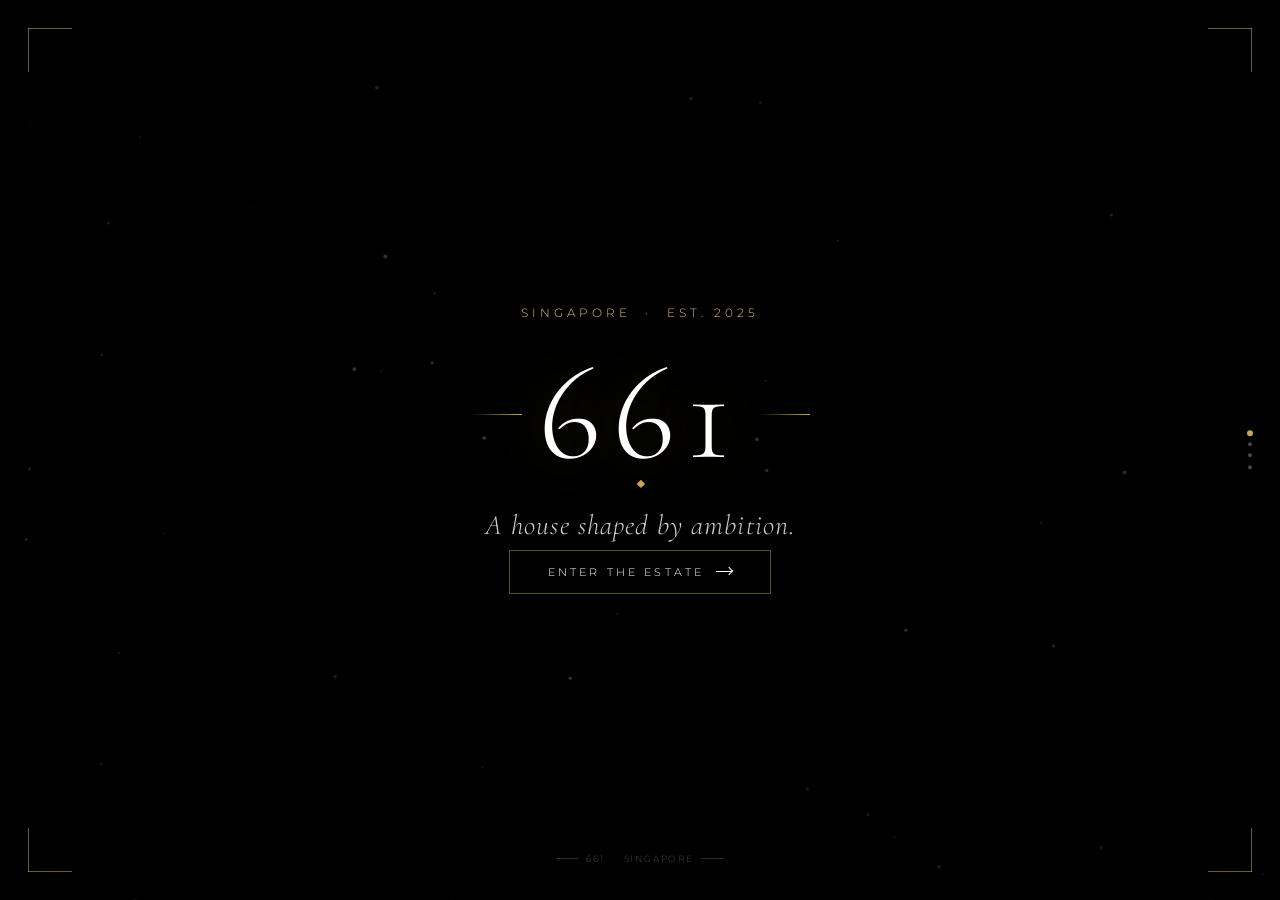
==== commit 9aaf0fcf: "Remove Eunos, update landing page, fix hero opacity and invite location Agent-Logs-Url: https://gith" ====
--- a/index.html
+++ b/index.html
@@ -258,7 +258,7 @@
   </div>
 
   <main class="stage" role="main">
-    <p class="estate-id">Singapore &nbsp;·&nbsp; Eunos &nbsp;·&nbsp; Est. 2025</p>
+    <p class="estate-id">Singapore &nbsp;·&nbsp; Est. 2025</p>
 
     <div class="monogram" aria-label="661">
       <span class="monogram__line" aria-hidden="true"></span>
@@ -267,15 +267,13 @@
       <span class="monogram__diamond" aria-hidden="true"></span>
     </div>
 
-    <p class="tagline">A residence shaped by ambition.</p>
-    <p class="subtitle">Ultra-luxury &nbsp;·&nbsp; 5 Storeys &nbsp;·&nbsp; Private Lift &nbsp;·&nbsp; MBS Views</p>
+    <p class="tagline">A house shaped by ambition.</p>
 
     <div class="cta-group">
       <a class="btn-enter" href="specifications/" id="enterBtn">
         <span>Enter the Estate</span>
         <span class="btn-arrow" aria-hidden="true"></span>
       </a>
-      <a class="host-link" href="host/">Owner Portal</a>
     </div>
   </main>
 
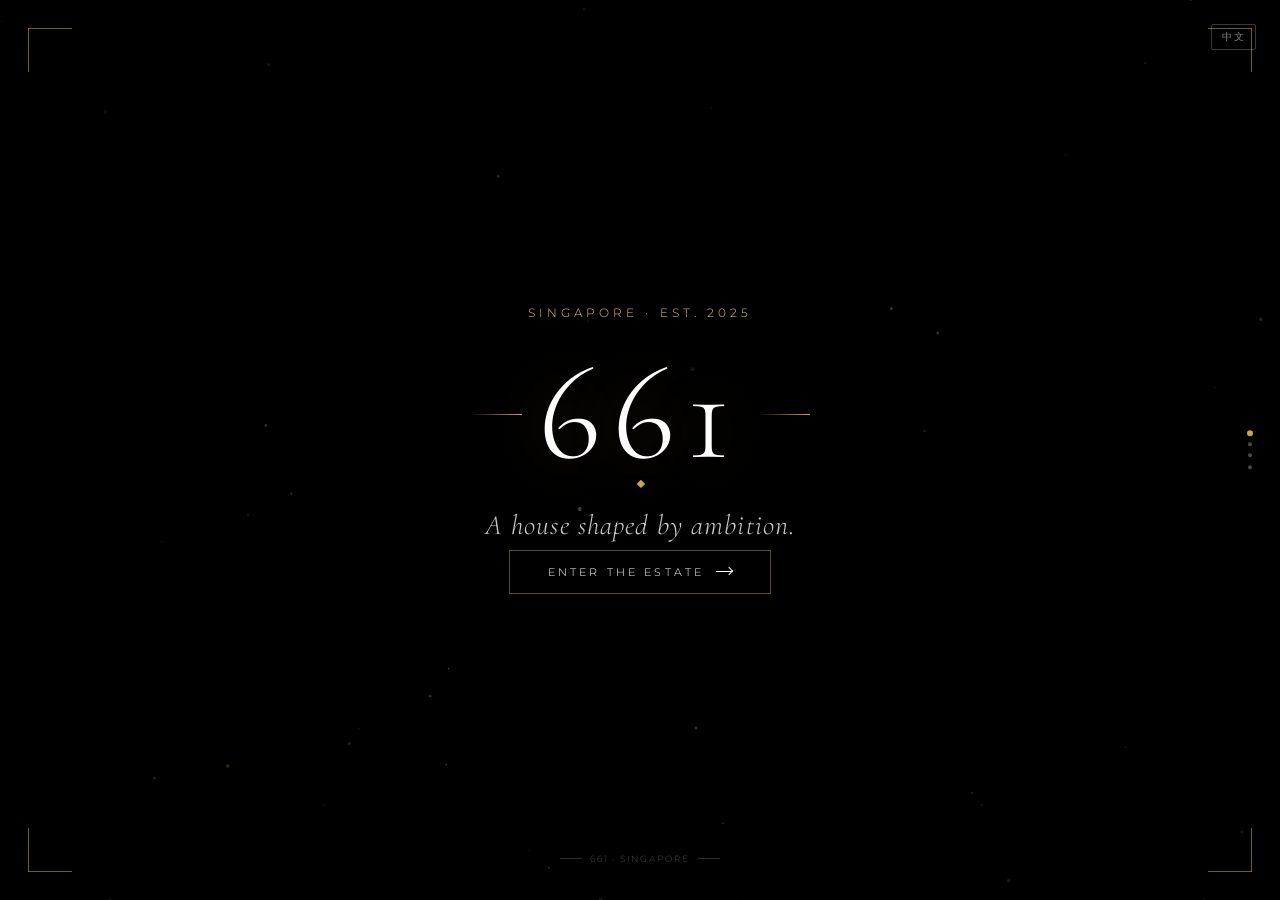
==== commit 2823cbc3: "Implement Mandarin language toggle for entire site Agent-Logs-Url: https://github.com/11a011a0/661/s" ====
--- a/index.html
+++ b/index.html
@@ -210,6 +210,36 @@
     }
     .gyro-hint.is-visible { opacity: 1; }
 
+    /* Language toggle — fixed position on landing page */
+    .lang-toggle-fixed {
+      position: fixed;
+      top: clamp(1rem, 3vw, 1.5rem);
+      right: clamp(1rem, 3vw, 1.5rem);
+      z-index: 10;
+      display: inline-flex;
+      align-items: center;
+      justify-content: center;
+      min-width: 2.8rem;
+      padding: 0.35rem 0.6rem;
+      font-family: 'Montserrat', 'PingFang SC', 'Hiragino Sans GB', 'Microsoft YaHei', system-ui, -apple-system, sans-serif;
+      font-size: 0.6rem;
+      font-weight: 300;
+      letter-spacing: 0.12em;
+      text-transform: uppercase;
+      color: rgba(255,255,255,0.5);
+      border: 1px solid rgba(255,255,255,0.22);
+      border-radius: 2px;
+      cursor: pointer;
+      background: transparent;
+      transition: color 0.2s, border-color 0.2s;
+      white-space: nowrap;
+      opacity: 0;
+      animation: fadeIn 1s var(--ease-out) 2.4s forwards;
+    }
+    .lang-toggle-fixed:hover {
+      color: var(--gold-light);
+      border-color: var(--gold-light);
+    }
     /* Animations */
     @keyframes fadeIn  { from { opacity: 0; } to { opacity: 1; } }
     @keyframes slideUp   { from { opacity: 0; transform: translateY(16px); } to { opacity: 1; transform: translateY(0); } }
@@ -219,6 +249,8 @@
 </head>
 <body>
 
+  <button class="lang-toggle lang-toggle-fixed" aria-label="切换中文" lang="zh-Hans">中文</button>
+
   <!-- Background Layer -->
   <div id="bgLayer">
     <div class="slide is-active">
@@ -254,11 +286,11 @@
       <path d="M12 2C6.477 2 2 6.477 2 12s4.477 10 10 10 10-4.477 10-10"/>
       <path d="M12 2v4M12 2l2.5 2.5M12 2L9.5 4.5"/>
     </svg>
-    Tilt to explore
+    <span data-i18n="tilt-hint">Tilt to explore</span>
   </div>
 
   <main class="stage" role="main">
-    <p class="estate-id">Singapore &nbsp;·&nbsp; Est. 2025</p>
+    <p class="estate-id" data-i18n="estate-id">Singapore &nbsp;·&nbsp; Est. 2025</p>
 
     <div class="monogram" aria-label="661">
       <span class="monogram__line" aria-hidden="true"></span>
@@ -267,19 +299,20 @@
       <span class="monogram__diamond" aria-hidden="true"></span>
     </div>
 
-    <p class="tagline">A house shaped by ambition.</p>
+    <p class="tagline" data-i18n="tagline">A house shaped by ambition.</p>
 
     <div class="cta-group">
       <a class="btn-enter" href="specifications/" id="enterBtn">
-        <span>Enter the Estate</span>
+        <span data-i18n="enter-estate">Enter the Estate</span>
         <span class="btn-arrow" aria-hidden="true"></span>
       </a>
     </div>
   </main>
 
   <div class="slide-dots" id="slideDots" aria-hidden="true"></div>
-  <p class="location-badge" aria-label="661 — Singapore">661 &nbsp;·&nbsp; Singapore</p>
-
+  <p class="location-badge" aria-label="661 — Singapore"><span data-i18n="location-badge">661 &nbsp;·&nbsp; Singapore</span></p>
+
+  <script src="i18n.js"></script>
   <script>
   (function () {
     'use strict';
